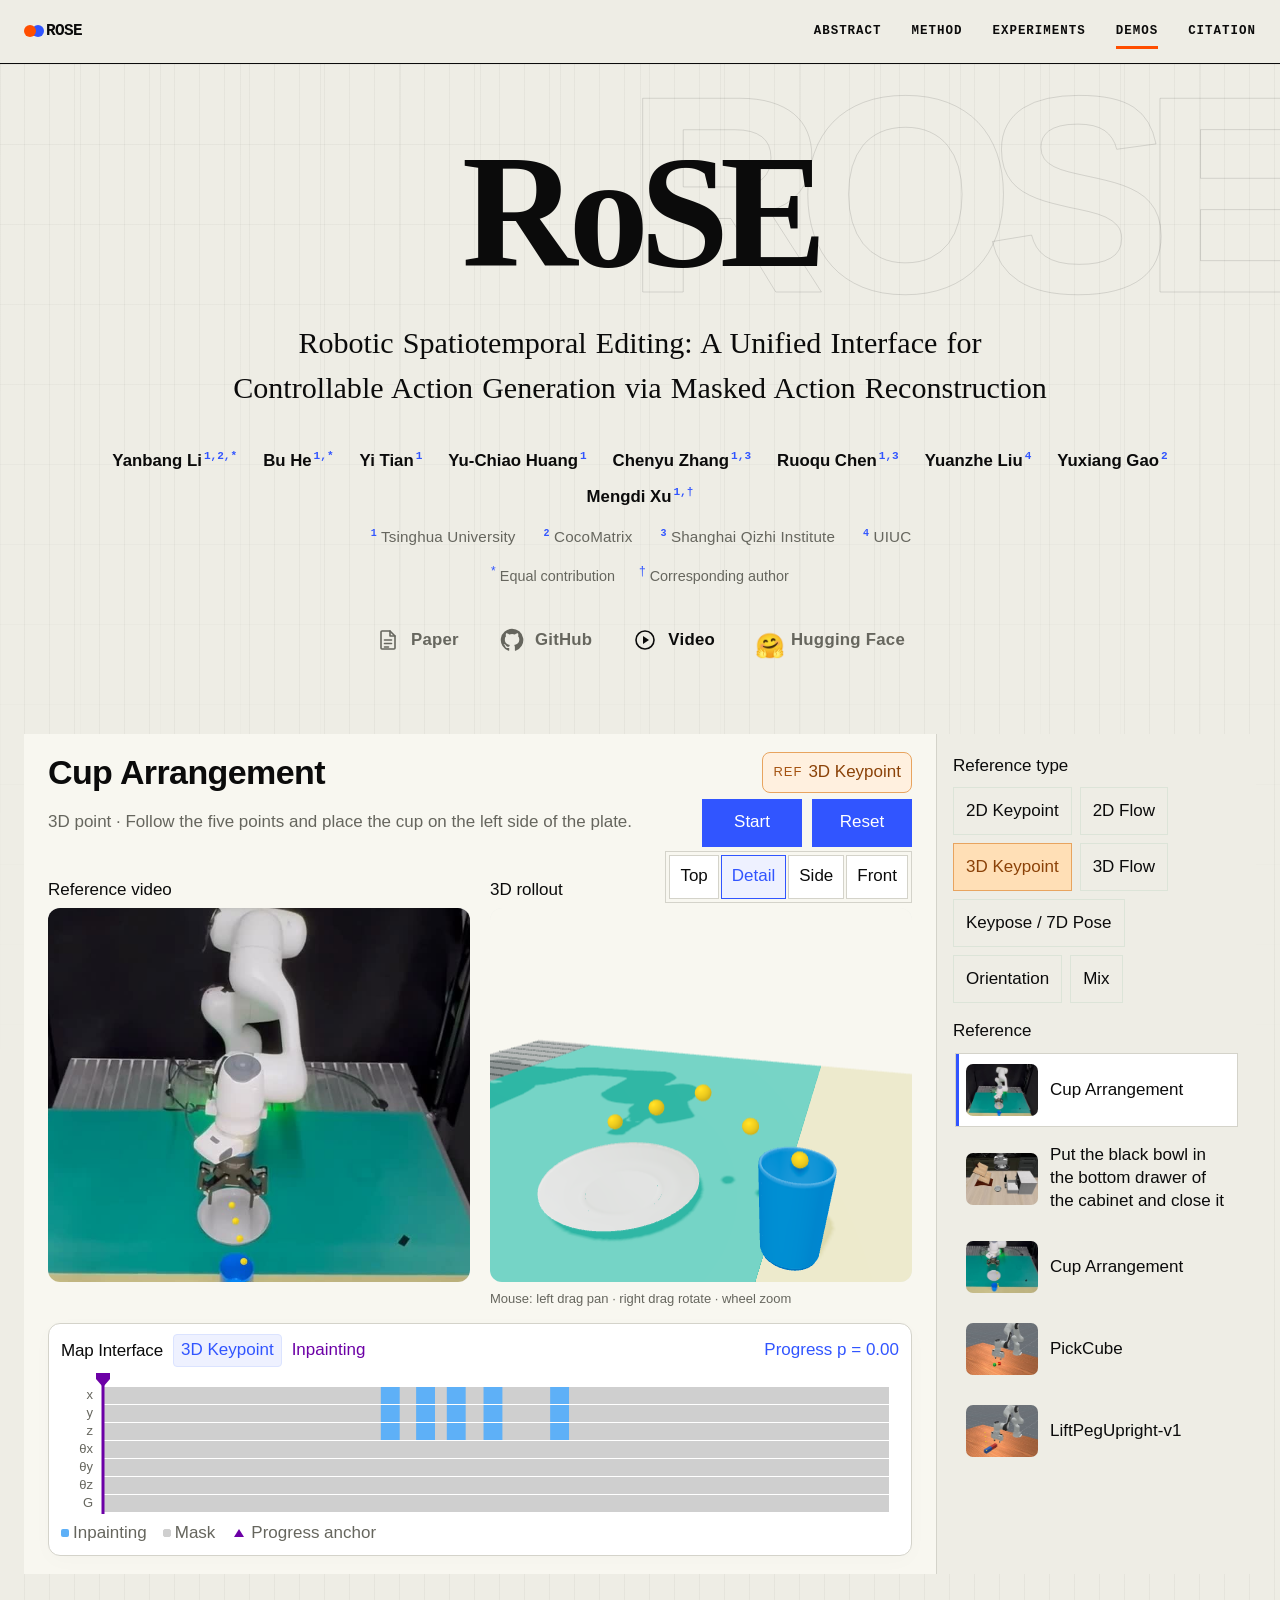
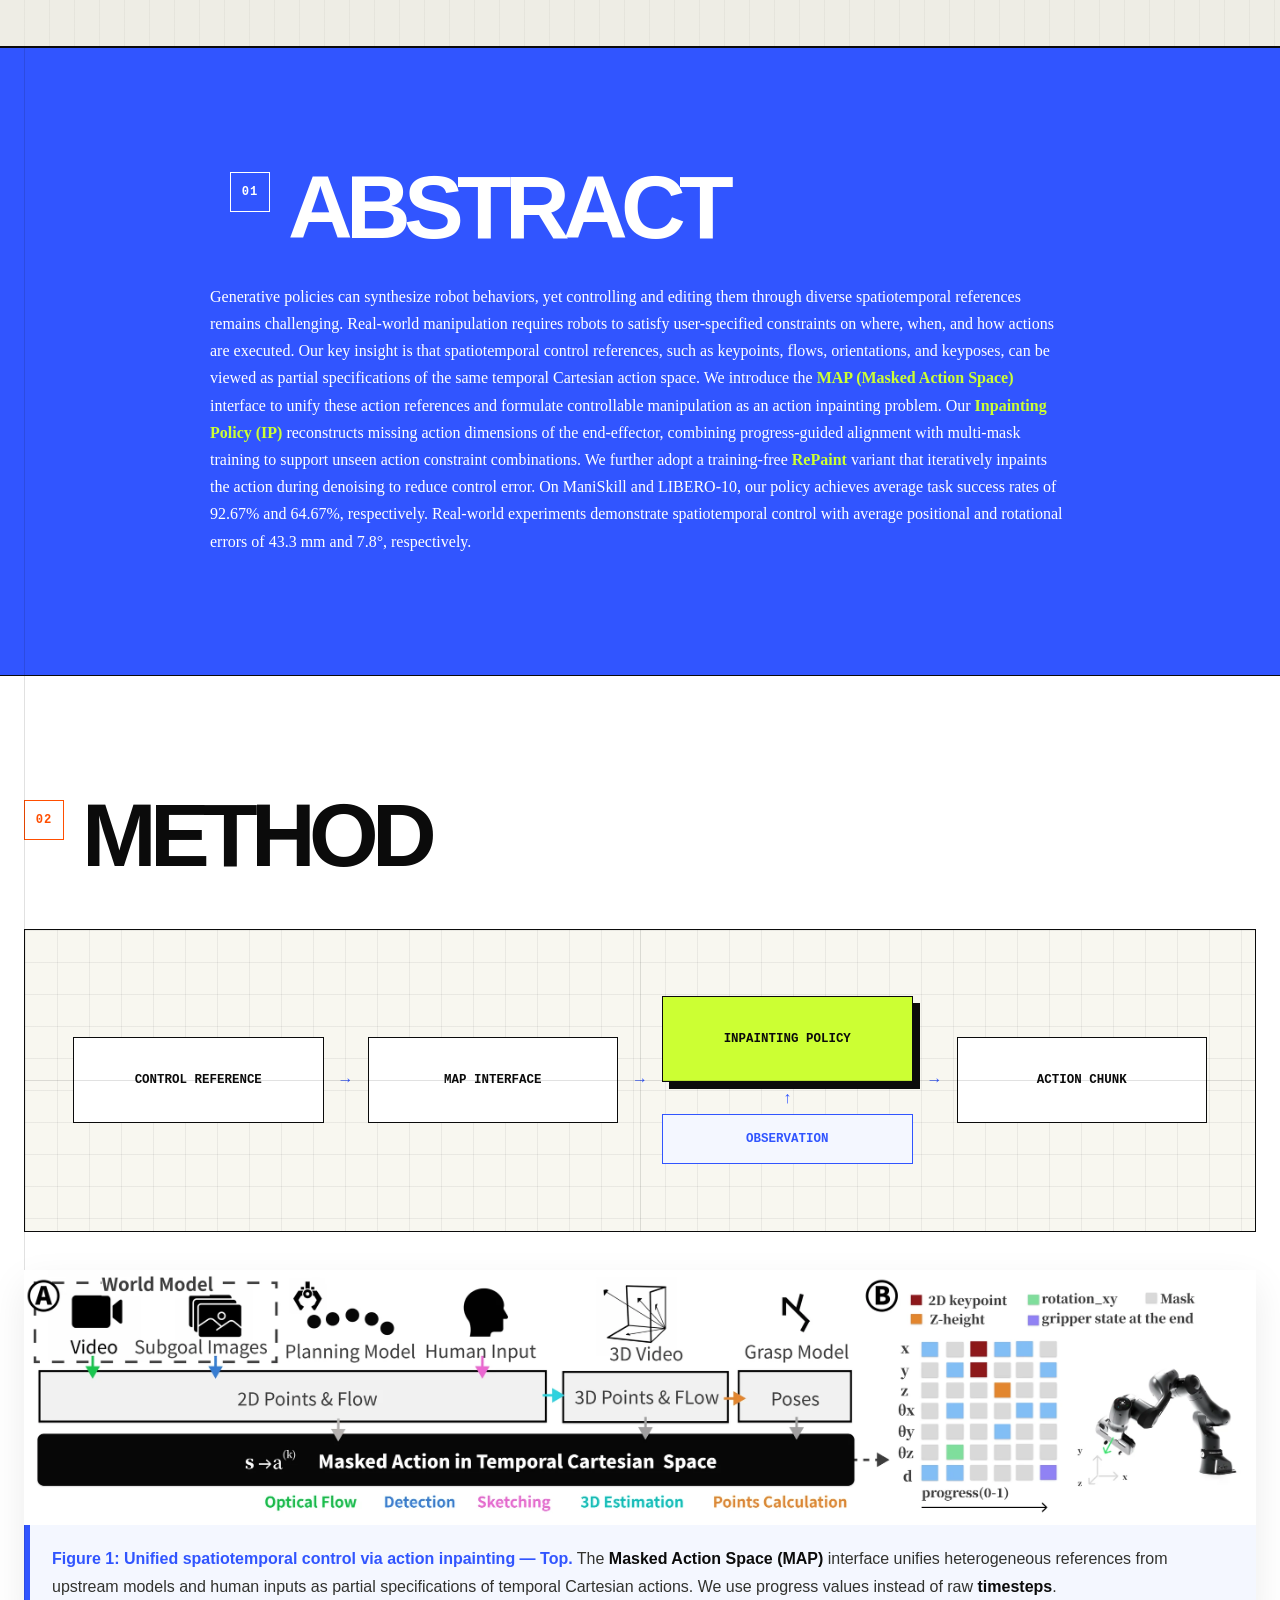
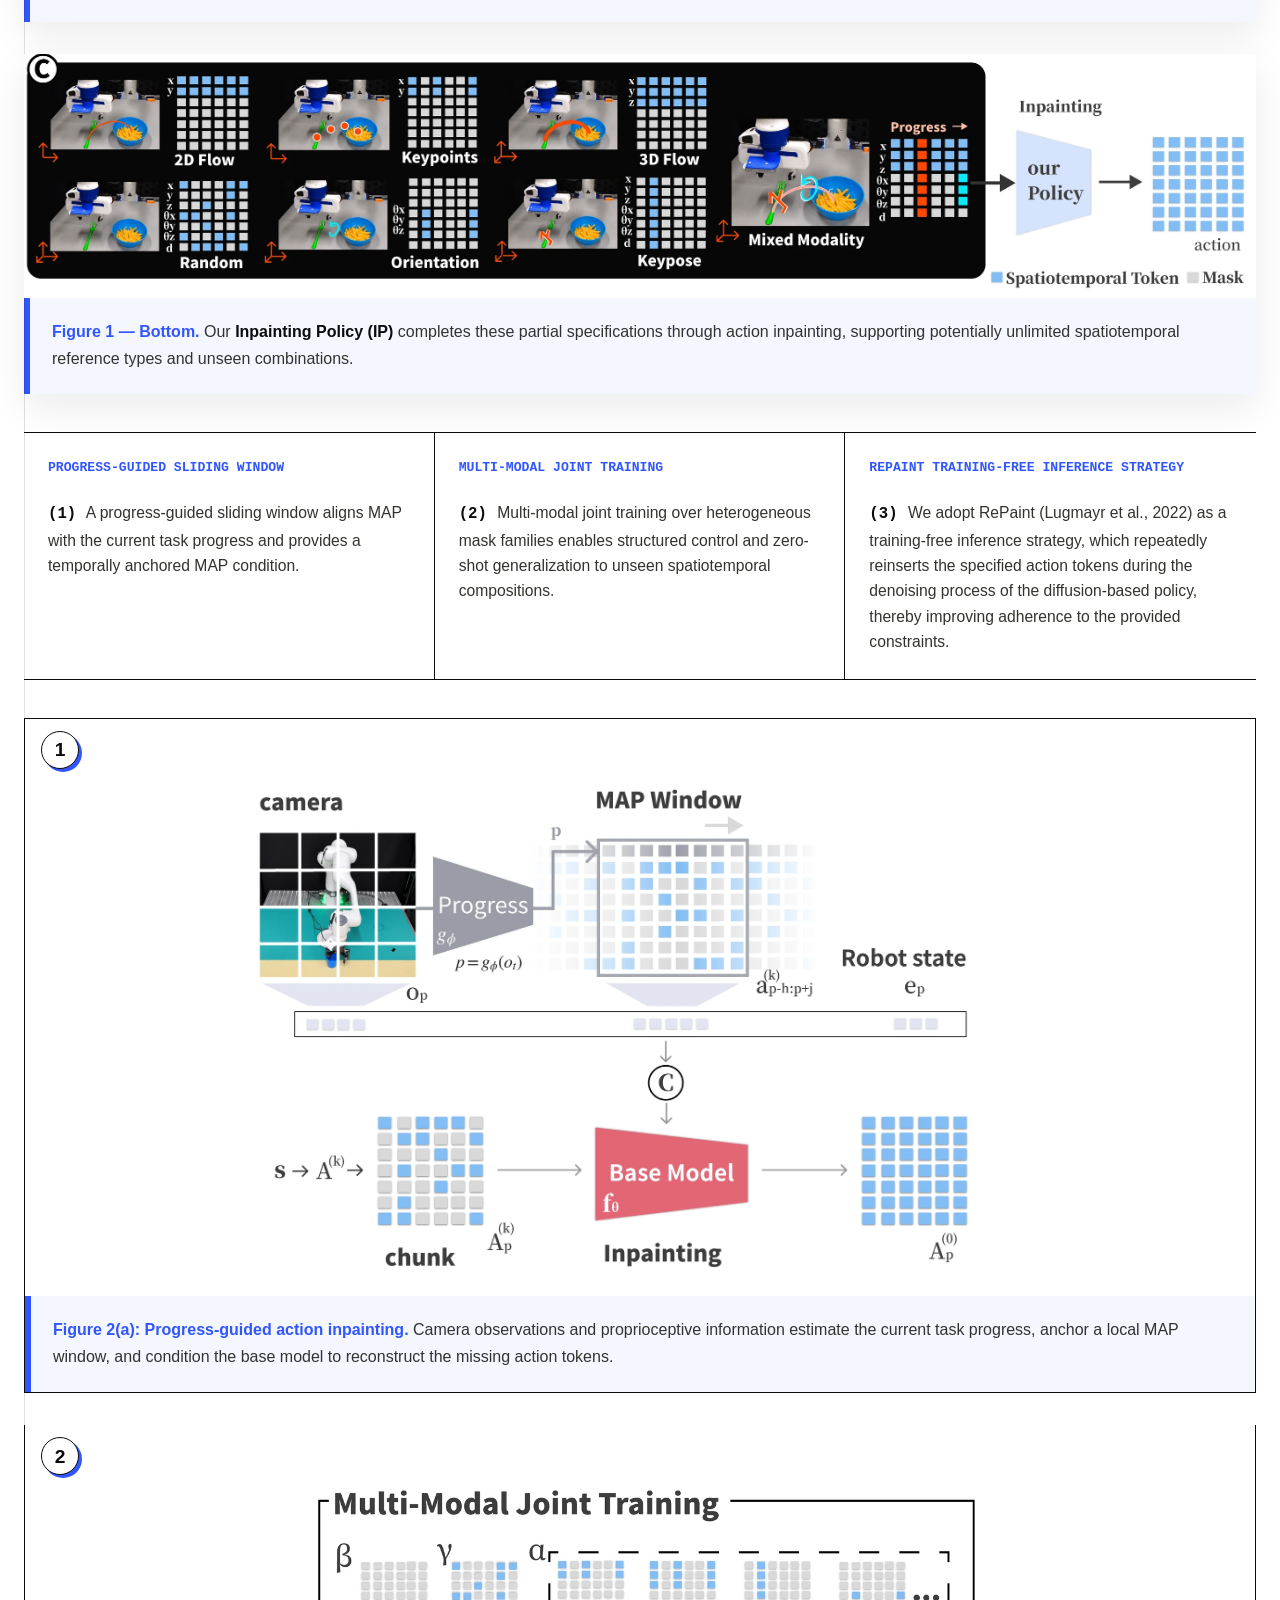
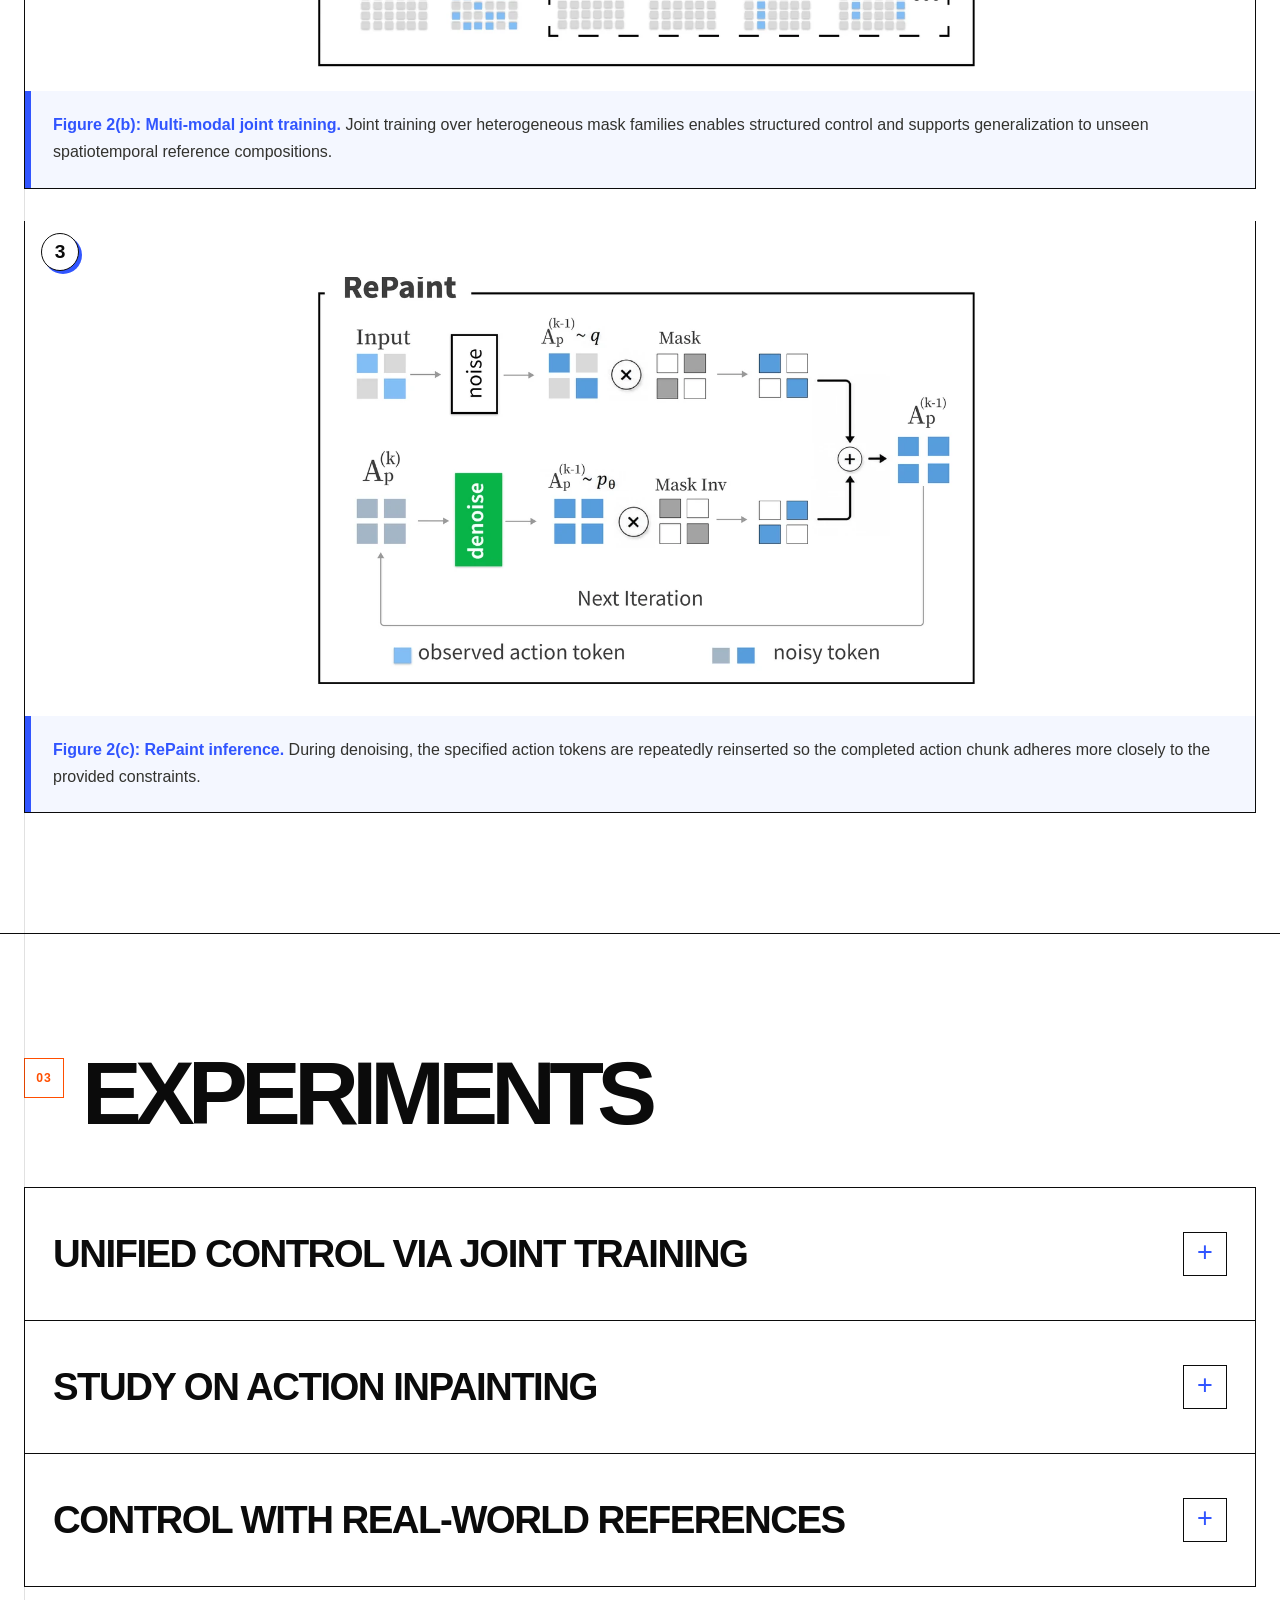
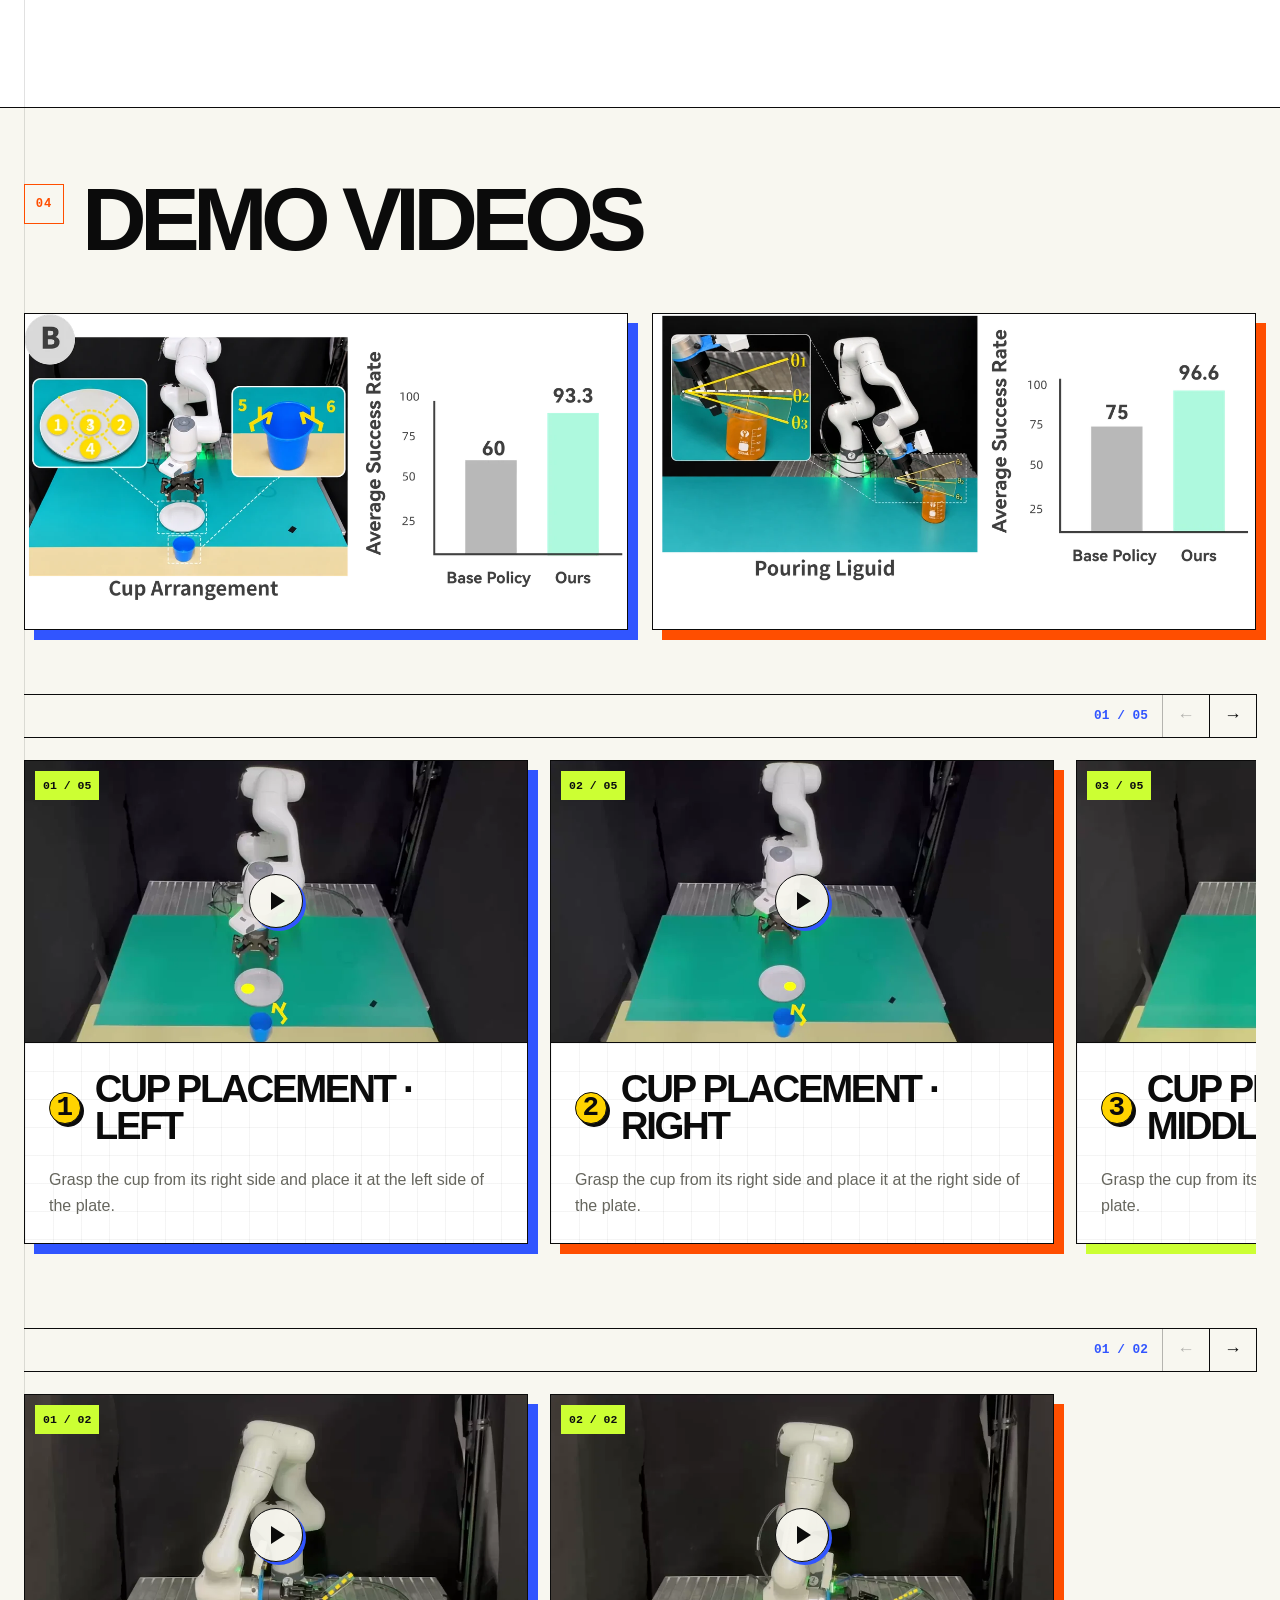
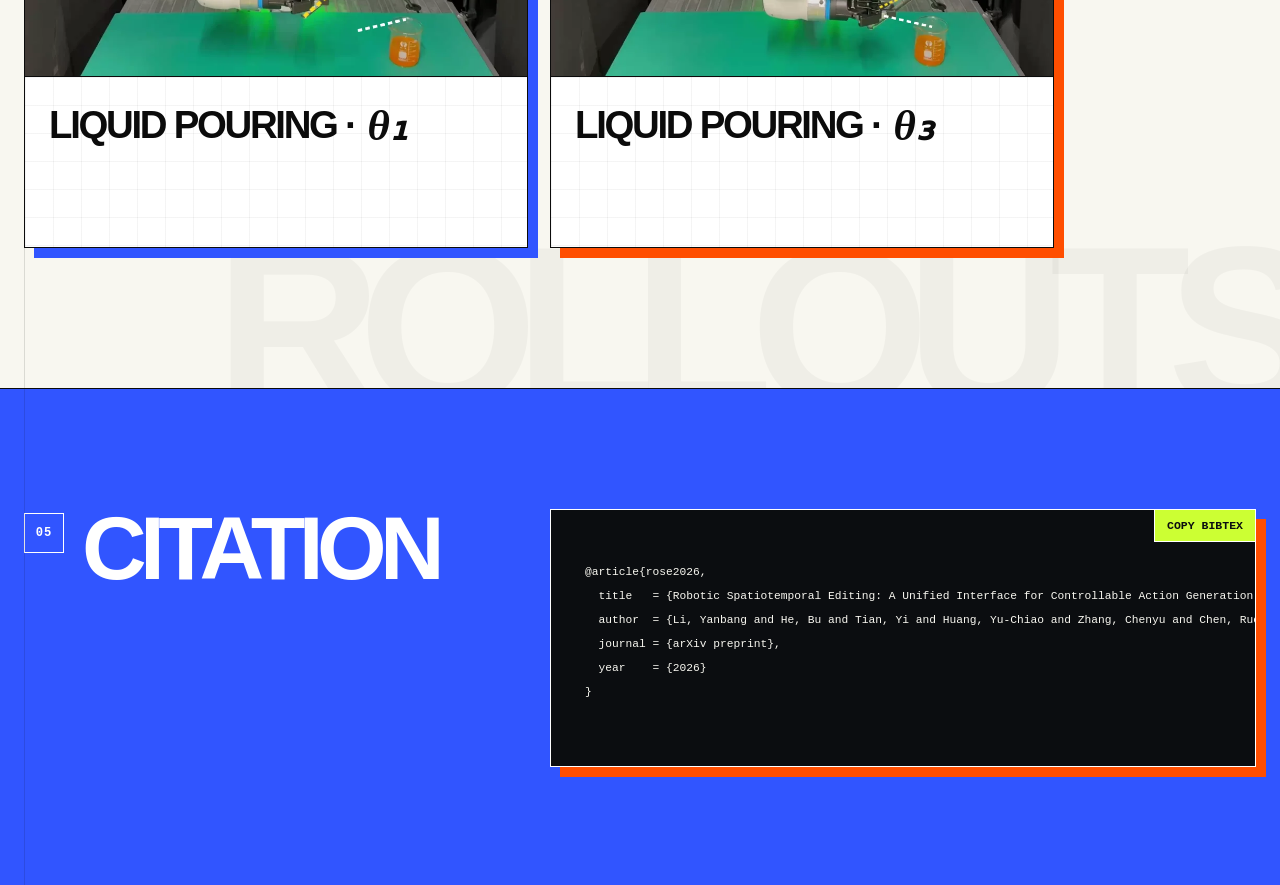
==== index.html @ 12066543 "Add first-frame posters for demo videos" ====
<!doctype html>
<html lang="en">
  <head>
    <meta charset="UTF-8">
    <meta name="viewport" content="width=device-width, initial-scale=1.0">
    <meta name="description" content="Robotic Spatiotemporal Editing: A Unified Interface for Controllable Action Generation via Masked Action Reconstruction.">
    <meta name="author" content="Yanbang Li, Bu He, Yi Tian, Yu-Chiao Huang, Chenyu Zhang, Ruoqu Chen, Yuanzhe Liu, Yuxiang Gao, Mengdi Xu">
    <meta name="theme-color" content="#eeede5">
    <title>Robotic Spatiotemporal Editing: A Unified Interface for Controllable Action Generation via Masked Action Reconstruction</title>
    <link rel="stylesheet" href="./css/style.css?v=20261015-demo-size">
    <script src="./js/main.js?v=20261015-demo-play" defer></script>
  </head>
  <body>
    <a class="skip-link" href="#main-content">Skip to content</a>

    <header class="site-header" data-header>
      <div class="shell header-inner">
        <a class="wordmark" href="#top" aria-label="RoSE home">
          <span class="wordmark-mark" aria-hidden="true"></span>
          <span>RoSE</span>
        </a>
        <button class="nav-toggle" type="button" aria-expanded="false" aria-controls="site-nav" data-nav-toggle>
          <span class="sr-only">Toggle navigation</span>
          <span></span><span></span>
        </button>
        <nav class="site-nav" id="site-nav" aria-label="Primary navigation" data-nav>
          <a href="#abstract">Abstract</a>
          <a href="#method">Method</a>
          <a href="#experiments">Experiments</a>
          <a href="#demos">Demos</a>
          <a href="#citation">Citation</a>
        </nav>
      </div>
    </header>

    <main id="main-content">
      <section class="hero" id="top" aria-labelledby="project-title">
        <div class="hero-grid" aria-hidden="true"></div>
        <div class="shell hero-inner">
          <h1 id="project-title">RoSE</h1>
          <p class="hero-subtitle">
            <span class="hero-subtitle-line">Robotic Spatiotemporal Editing: A Unified Interface for</span>
            <span class="hero-subtitle-line">Controllable Action Generation via Masked Action Reconstruction</span>
          </p>

          <!-- Author order, affiliations, and contribution notes follow the supplied manuscript. -->
          <p class="authors">
            <a class="author" href="https://yanbangli.github.io/" target="_blank" rel="noopener noreferrer">Yanbang Li<sup>1,2,*</sup></a>
            <span class="author">Bu He<sup>1,*</sup></span>
            <span class="author">Yi Tian<sup>1</sup></span>
            <span class="author">Yu-Chiao Huang<sup>1</sup></span>
            <a class="author" href="https://chenyuzhangx.github.io" target="_blank" rel="noopener noreferrer">Chenyu Zhang<sup>1,3</sup></a>
            <a class="author" href="http://ruoqu.cc" target="_blank" rel="noopener noreferrer">Ruoqu Chen<sup>1,3</sup></a>
            <a class="author" href="https://yuanzhel0903.github.io/liuyuanzhe.github.io/" target="_blank" rel="noopener noreferrer">Yuanzhe Liu<sup>4</sup></a>
            <span class="author">Yuxiang Gao<sup>2</sup></span>
            <a class="author" href="https://www.mengdixu.me" target="_blank" rel="noopener noreferrer">Mengdi Xu<sup>1,†</sup></a>
          </p>
          <p class="affiliations">
            <span><sup>1</sup> Tsinghua University</span>
            <span><sup>2</sup> CocoMatrix</span>
            <span><sup>3</sup> Shanghai Qizhi Institute</span>
            <span><sup>4</sup> UIUC</span>
          </p>
          <p class="author-notes">
            <span><sup>*</sup> Equal contribution</span>
            <span><sup>†</sup> Corresponding author</span>
          </p>

          <div class="hero-actions" aria-label="Project resources">
            <!-- TODO: Add paper PDF to paper/ and update this link -->
            <a class="action-button is-disabled" aria-disabled="true" data-unavailable>
              <span class="action-icon paper-icon" aria-hidden="true">
                <svg viewBox="0 0 24 24" fill="none" stroke="currentColor" stroke-width="1.6" stroke-linecap="round" stroke-linejoin="round" focusable="false"><path d="M14 3H6a1 1 0 0 0-1 1v16a1 1 0 0 0 1 1h12a1 1 0 0 0 1-1V8z"/><path d="M14 3v5h5M8.5 12h7M8.5 15.5h7M8.5 19h4"/></svg>
              </span>
              <span class="action-copy"><strong>Paper</strong></span>
            </a>
            <!-- TODO: Add public code URL -->
            <a class="action-button is-disabled" aria-disabled="true" data-unavailable>
              <span class="action-icon github-icon" aria-hidden="true">
                <svg viewBox="0 0 24 24" focusable="false"><path fill="currentColor" d="M12 .7a11.3 11.3 0 0 0-3.57 22c.57.1.77-.25.77-.55v-2.18c-3.15.69-3.81-1.34-3.81-1.34-.51-1.31-1.26-1.66-1.26-1.66-1.03-.7.08-.69.08-.69 1.14.08 1.74 1.17 1.74 1.17 1.01 1.74 2.66 1.24 3.31.95.1-.74.4-1.24.72-1.52-2.51-.29-5.15-1.26-5.15-5.59 0-1.23.44-2.24 1.17-3.03-.12-.29-.51-1.44.11-2.99 0 0 .95-.31 3.11 1.16a10.8 10.8 0 0 1 5.67 0C17.05 4.97 18 5.28 18 5.28c.62 1.55.23 2.7.11 2.99.73.79 1.17 1.8 1.17 3.03 0 4.34-2.64 5.3-5.16 5.58.41.35.77 1.04.77 2.1v3.17c0 .3.2.66.78.55A11.3 11.3 0 0 0 12 .7Z"/></svg>
              </span>
              <span class="action-copy"><strong>GitHub</strong></span>
            </a>
            <a class="action-button" href="#demos">
              <span class="action-icon" aria-hidden="true">
                <svg viewBox="0 0 24 24" fill="none" stroke="currentColor" stroke-width="1.6" focusable="false"><circle cx="12" cy="12" r="9"/><path d="m10 8 6 4-6 4z" fill="currentColor" stroke="none"/></svg>
              </span>
              <span class="action-copy"><strong>Video</strong></span>
            </a>
            <!-- TODO: Add dataset URL or relative download path -->
            <a class="action-button is-disabled" aria-disabled="true" data-unavailable>
              <span class="action-icon huggingface-icon" aria-hidden="true">🤗</span>
              <span class="action-copy"><strong>Hugging Face</strong></span>
            </a>
          </div>

          <div class="interactive-demo hero-interactive-demo" role="region" aria-label="Interactive robot demonstration">
            <div class="interactive-demo-frame">
              <iframe src="./mam-demo.html?v=20261015-purple-heading" title="Interactive MAM reference-conditioned robot rollout demo" loading="lazy" allow="fullscreen" allowfullscreen></iframe>
            </div>
          </div>
        </div>
      </section>

      <section class="section section-abstract" id="abstract" aria-labelledby="abstract-title">
        <div class="shell narrow-shell">
          <div class="section-heading centered">
            <span class="section-number">01</span>
            <h2 id="abstract-title">Abstract</h2>
          </div>
          <!-- TODO: Add abstract -->
          <p class="abstract-copy">Generative policies can synthesize robot behaviors, yet controlling and editing them through diverse spatiotemporal references remains challenging. Real-world manipulation requires robots to satisfy user-specified constraints on where, when, and how actions are executed. Our key insight is that spatiotemporal control references, such as keypoints, flows, orientations, and keyposes, can be viewed as partial specifications of the same temporal Cartesian action space. We introduce the <strong>MAP (Masked Action Space)</strong> interface to unify these action references and formulate controllable manipulation as an action inpainting problem. Our <strong>Inpainting Policy (IP)</strong> reconstructs missing action dimensions of the end-effector, combining progress-guided alignment with multi-mask training to support unseen action constraint combinations. We further adopt a training-free <strong>RePaint</strong> variant that iteratively inpaints the action during denoising to reduce control error. On ManiSkill and LIBERO-10, our policy achieves average task success rates of 92.67% and 64.67%, respectively. Real-world experiments demonstrate spatiotemporal control with average positional and rotational errors of 43.3 mm and 7.8°, respectively.</p>
        </div>
      </section>

      <section class="section section-tinted" id="method" aria-labelledby="method-title">
        <div class="shell">
          <div class="section-heading">
            <span class="section-number">02</span>
            <h2 id="method-title">Method</h2>
          </div>
          <!-- TODO: Add method figure -->
          <div class="media-placeholder method-placeholder">
            <div class="method-flow" aria-hidden="true">
              <span>Control reference</span><i>→</i><span>MAP interface</span><i>→</i>
              <div class="policy-stack">
                <span class="accent-block">Inpainting policy</span>
                <i class="observation-arrow">↑</i>
                <span class="observation-block">Observation</span>
              </div>
              <i>→</i><span>Action chunk</span>
            </div>
          </div>
          <div class="overview-figures method-overview-figures">
            <figure class="overview-figure">
              <div class="overview-crop overview-crop-top">
                <img src="./assets/images/overview-system.webp" width="2800" height="1195" alt="RoSE system overview showing the world model, multimodal masked action representation, robot pose generation, and action inpainting pipeline" loading="lazy" decoding="async">
              </div>
              <figcaption><strong>Figure 1: Unified spatiotemporal control via action inpainting — Top.</strong> The <strong>Masked Action Space (MAP)</strong> interface unifies heterogeneous references from upstream models and human inputs as partial specifications of temporal Cartesian actions. We use progress values instead of raw <strong>timesteps</strong>.</figcaption>
            </figure>
            <figure class="overview-figure">
              <div class="overview-crop overview-crop-bottom">
                <img src="./assets/images/overview-system.webp" width="2800" height="1195" alt="RoSE action inpainting examples showing multiple control modalities and the policy output" loading="lazy" decoding="async">
              </div>
              <figcaption><strong>Figure 1 — Bottom.</strong> Our <strong>Inpainting Policy (IP)</strong> completes these partial specifications through action inpainting, supporting potentially unlimited spatiotemporal reference types and unseen combinations.</figcaption>
            </figure>
          </div>
          <div class="text-columns">
            <p><strong>PROGRESS-GUIDED SLIDING WINDOW</strong><b>(1)</b> A progress-guided sliding window aligns MAP with the current task progress and provides a temporally anchored MAP condition.</p>
            <p><strong>MULTI-MODAL JOINT TRAINING</strong><b>(2)</b> Multi-modal joint training over heterogeneous mask families enables structured control and zero-shot generalization to unseen spatiotemporal compositions.</p>
            <p><strong>REPAINT TRAINING-FREE INFERENCE STRATEGY</strong><b>(3)</b> We adopt RePaint (Lugmayr et al., 2022) as a training-free inference strategy, which repeatedly reinserts the specified action tokens during the denoising process of the diffusion-based policy, thereby improving adherence to the provided constraints.</p>
          </div>
          <div class="method-figure-sequence" aria-label="Figure 2: Inpainting Policy">
            <figure class="overview-figure method-figure-panel">
              <span class="method-figure-index" aria-hidden="true">1</span>
              <div class="method-figure-crop method-figure-crop-left">
                <img src="./assets/images/overview-training.webp" width="2800" height="1081" alt="Progress-guided MAP window and action-inpainting base model" loading="lazy" decoding="async">
              </div>
              <!-- Expanded from the paper's Method: progress alignment and Inpainting Policy. -->
              <figcaption>
                <p><strong>Figure 2(a): Progress-guided action inpainting.</strong> Camera observations and proprioceptive information estimate the current task progress, anchor a local MAP window, and condition the base model to reconstruct the missing action tokens.</p>
              </figcaption>
            </figure>
            <figure class="overview-figure method-figure-panel">
              <span class="method-figure-index" aria-hidden="true">2</span>
              <div class="method-figure-crop method-figure-crop-training">
                <img src="./assets/images/overview-training.webp" width="2800" height="1081" alt="Multi-modal joint training over heterogeneous masked action references" loading="lazy" decoding="async">
              </div>
              <!-- Expanded from the paper's Method: multimodal joint training. -->
              <figcaption>
                <p><strong>Figure 2(b): Multi-modal joint training.</strong> Joint training over heterogeneous mask families enables structured control and supports generalization to unseen spatiotemporal reference compositions.</p>
              </figcaption>
            </figure>
            <figure class="overview-figure method-figure-panel">
              <span class="method-figure-index" aria-hidden="true">3</span>
              <div class="method-figure-crop method-figure-crop-repaint">
                <img src="./assets/images/overview-training.webp" width="2800" height="1081" alt="RePaint denoising strategy for action inpainting" loading="lazy" decoding="async">
              </div>
              <!-- Expanded from the paper's Method: inpainting via RePaint. -->
              <figcaption>
                <p><strong>Figure 2(c): RePaint inference.</strong> During denoising, the specified action tokens are repeatedly reinserted so the completed action chunk adheres more closely to the provided constraints.</p>
              </figcaption>
            </figure>
          </div>
        </div>
      </section>

      <section class="section" id="experiments" aria-labelledby="experiments-title">
        <div class="shell split-layout">
          <div class="section-heading sticky-heading">
            <span class="section-number">03</span>
            <h2 id="experiments-title">Experiments</h2>
          </div>
          <div class="experiment-list">
            <article class="experiment-card" data-experiment-card tabindex="0">
              <div class="experiment-summary">
                <h3>UNIFIED CONTROL VIA JOINT TRAINING</h3>
              </div>
              <div class="experiment-details">
                <div class="experiment-result-grid">
                  <section class="experiment-result-panel" aria-labelledby="joint-training-table-caption">
                    <div class="experiment-table-wrap">
                      <table class="benchmark-table" aria-label="Success rate and control error on LIBERO-10 and ManiSkill">
                        <thead>
                          <tr><th scope="col" rowspan="2">Method</th><th scope="colgroup" colspan="2">Multi-task<br>(LIBERO-10)</th><th scope="colgroup" colspan="5">Single-task<br>(ManiSkill)</th></tr>
                          <tr><th scope="col">Avg. SR<br>(%) ↑</th><th scope="col">CE(all) ↓</th><th scope="col">Lift Peg<br>SR (%) ↑</th><th scope="col">Pick Cube<br>SR (%) ↑</th><th scope="col">Poke Cube<br>SR (%) ↑</th><th scope="col">Avg. SR<br>(%) ↑</th><th scope="col">CE(all) ↓</th></tr>
                        </thead>
                        <tbody>
                          <tr><th scope="row">DP</th><td>60.00</td><td>—</td><td>86.33</td><td>69.33</td><td>69.67</td><td>75.11</td><td>—</td></tr>
                          <tr><th scope="row">DiT Policy</th><td>59.67</td><td>—</td><td>94.67</td><td>87.33</td><td><strong>93.00</strong></td><td>91.67</td><td>—</td></tr>
                          <tr><th scope="row">STC</th><td>50.67</td><td>0.060</td><td>72.67</td><td>65.67</td><td>91.67</td><td>76.67</td><td>0.041</td></tr>
                          <tr><th scope="row">IP</th><td><strong>64.67</strong></td><td>0.045</td><td><strong>100.00</strong></td><td><strong>90.33</strong></td><td>87.67</td><td><strong>92.67</strong></td><td>0.023</td></tr>
                          <tr><th scope="row">IP-RePaint</th><td>51.33</td><td><strong>0.026</strong></td><td>95.80</td><td>82.13</td><td>62.20</td><td>80.04</td><td><strong>0.014</strong></td></tr>
                        </tbody>
                      </table>
                    </div>
                    <div class="experiment-caption">
                      <p id="joint-training-table-caption"><strong>Table 1: Unified control via joint training.</strong> Each policy checkpoint is evaluated across reference types using the average top-three picks of success rate and control error (CE). ManiSkill uses a separate policy for each task, whereas <strong>LIBERO-10</strong> uses a shared multitask policy.</p>
                    </div>
                    <div class="experiment-notes">
                      <p><strong>Joint-Training Performance.</strong> <strong>Table 1</strong> shows that STC performs worse than its corresponding base policies, indicating that directly conditioning action generation on control signals can interfere with task SR. In contrast, Inpainting Policy improves task completion while achieving lower control error, performing well in both multi-task and single-task settings and achieving the highest average success rates of <strong>64.67%</strong> and <strong>92.67%</strong>, respectively. The training-free RePaint variant further reduces CE with relative reductions of <strong>42.2%</strong> and <strong>39.1%</strong>, respectively, demonstrating a trade-off between control accuracy and task completion.</p>
                    </div>
                  </section>
                  <section class="experiment-result-panel" aria-labelledby="joint-training-figure-caption">
                    <div class="experiment-figure-viewport figure-crop">
                      <img src="./assets/images/experiment-benchmarks.webp" width="1710" height="1158" alt="Bar chart comparing success rates by reference type and line chart showing control error over training" loading="lazy" decoding="async">
                    </div>
                    <div class="experiment-caption">
                      <p id="joint-training-figure-caption"><strong>Figure 5: Mask-type breakdown in joint training.</strong> Left: We compare success rates across reference types, including the unseen mixed mask Mix0, to evaluate controllability and compositional generalization. Right: Control error decreases as training progresses.</p>
                    </div>
                    <div class="experiment-notes">
                      <p><strong>Mask-Type Breakdown and Training Dynamics.</strong> <strong>Figure 5</strong> shows that Inpainting Policy provides the strongest average control performance across all control types, especially on the unseen Mix0 mask (<strong>80.56%</strong>). STC performs strongly on dense 2D/3D flow (<strong>80.00%</strong>), but degrades sharply under sparse constraints. The right plot shows that Inpainting Policy progressively improves its control capability during training, with CE decreasing from approximately <strong>0.049</strong> to <strong>0.022</strong>. In contrast, RePaint maintains the lowest CE, around <strong>0.014–0.015</strong>, across all checkpoints. Notably, since the Mix0 composition is absent from the training set, its high success rate indicates that the policy can <strong>compose learned mask patterns</strong> without additional finetuning.</p>
                    </div>
                  </section>
                </div>
              </div>
            </article>
            <article class="experiment-card" data-experiment-card tabindex="0">
              <div class="experiment-summary">
                <h3>STUDY ON ACTION INPAINTING</h3>
              </div>
              <div class="experiment-details experiment-details-panel">
                <div class="experiment-image-wrap">
                  <img src="./assets/images/experiment-ablation.webp" width="2172" height="724" alt="Plots studying mask ratio and performance under the same number of spatiotemporal tokens" loading="lazy" decoding="async">
                </div>
                <div class="experiment-copy-fold" tabindex="0">
                  <div class="experiment-fold-hint"><span>Research notes</span><span>Hover to read ↓</span></div>
                  <div class="experiment-copy-content">
                    <div class="experiment-caption">
                      <p><strong>Figure 4: Effect of spatiotemporal information quantity and structure.</strong> (a) We vary the visible ratio to examine how the number of references affects task success. (b) We compare mask types with approximately equal numbers of spatiotemporal tokens, alongside a base policy (a DiT policy), to assess how constraint structure influences the performance of Inpainting Policy. Here, <em>r</em> denotes the visible ratio, i.e., the proportion of action information that is not masked in MAP.</p>
                    </div>
                    <div class="experiment-notes-grid">
                      <div class="experiment-notes">
                        <p><strong>Mask Ratio and Mask-Type Analysis.</strong> <strong>Figure 4(a)</strong> shows that increasing the visible-action ratio generally improves task success, indicating that additional known action components provide stronger guidance for reconstructing executable behaviors. For the structured 3D-point mask, success increases from <strong>57.0%</strong> at a ratio of <strong>0.02</strong> to <strong>91.7%</strong> at <strong>0.50</strong>. Although the random mask also improves with more visible actions, its performance is less stable and reaches only <strong>71.7%</strong> at the highest ratio. This gap suggests that structured control signals convey more task-relevant information than randomly selected action components. <strong>Figure 4(b)</strong> compares different mask types under approximately the same number of visible spatiotemporal tokens. Across all mask types, IP outperforms the unconditioned DiT policy. Positional and full-pose constraints provide the strongest guidance, whereas orientation-only constraints are less informative for task completion. The random-mask result further shows that semantically structured action references are more effective than an equivalent number of arbitrary visible tokens.</p>
                      </div>
                    </div>
                  </div>
                </div>
              </div>
            </article>
            <article class="experiment-card" data-experiment-card tabindex="0">
              <div class="experiment-summary">
                <h3>CONTROL WITH REAL-WORLD REFERENCES</h3>
              </div>
              <div class="experiment-details experiment-details-panel">
                <div class="experiment-real-world-split" aria-label="Real-world reference experiment panel A">
                  <figure class="experiment-real-world-panel">
                    <div class="experiment-real-world-crop experiment-real-world-crop-a">
                      <img src="./assets/images/experiment-real-world.webp" width="2800" height="1328" alt="Panel A: cup arrangement and liquid-pouring rollouts with progress-aligned control references" loading="lazy" decoding="async">
                    </div>
                  </figure>
                </div>
                <div class="experiment-copy-fold" tabindex="0">
                  <div class="experiment-fold-hint"><span>Research notes</span><span>Hover to read ↓</span></div>
                  <div class="experiment-copy-content">
                    <div class="experiment-caption">
                      <p><strong>Figure 6: Real-world spatiotemporal editing.</strong> Here, <em>p<sub>r</sub></em> denotes the progress associated with a user-provided reference, whereas <em>p</em> denotes the robot’s current execution progress. The rollouts and corresponding MAP masks illustrate how these references guide execution.</p>
                    </div>
                    <div class="experiment-notes-grid">
                      <div class="experiment-notes">
                        <p><strong>Result.</strong> As shown in <strong>Figure 6</strong>, with three or more reference points, the policy achieves success rates above <strong>93%</strong>, while the cup-to-reference-point distance ranges from <strong>18.2</strong> to <strong>63.7 mm</strong>, with an average of <strong>43.3 mm</strong>. In the liquid-pouring task, the tube-tilt error remains below <strong>8°</strong>, with a mean of <strong>7.8°</strong>. These results show that providing explicit control constraints substantially improves task completion and reference adherence: denser references produce smoother motion and smaller deviations from the target. In contrast, when only a single reference is provided at the final progress point, the task completion rate falls below <strong>30%</strong>, revealing a limitation of sparse late-stage supervision and an important direction for improving the subsequent editing system. Supplementary <strong>Section 2.6</strong> provides additional recorded SR and normalized CE results (<strong>Tables 3–5</strong>), plus deployment tips.</p>
                      </div>
                    </div>
                  </div>
                </div>
              </div>
            </article>
          </div>
        </div>
      </section>

      <section class="section" id="demos" aria-labelledby="demos-title">
        <div class="shell">
          <div class="section-heading">
            <span class="section-number">04</span>
            <h2 id="demos-title">Demo Videos</h2>
          </div>
          <div class="demo-evidence-grid" aria-label="Real-world experiment results">
            <figure class="demo-evidence-figure" aria-label="Cup arrangement experiment and success-rate comparison">
              <div class="demo-evidence-crop demo-evidence-crop-cup">
                <img src="./assets/images/demo-real-world-evaluation.webp" width="2800" height="1328" alt="Cup arrangement experiment with control references and success-rate comparison between the base policy and RoSE" loading="lazy" decoding="async">
              </div>
            </figure>
            <figure class="demo-evidence-figure" aria-label="Liquid-pouring experiment and success-rate comparison">
              <div class="demo-evidence-crop demo-evidence-crop-water">
                <img src="./assets/images/demo-real-world-evaluation.webp" width="2800" height="1328" alt="Liquid-pouring experiment with angular control references and success-rate comparison between the base policy and RoSE" loading="lazy" decoding="async">
              </div>
            </figure>
          </div>
          <div class="demo-group" data-demo-group>
          <div class="demo-toolbar">
            <div class="demo-toolbar-actions">
              <span class="demo-status" data-demo-status aria-live="polite">01 / 05</span>
              <div class="demo-controls" aria-label="Cup demo video navigation">
                <button type="button" data-demo-previous aria-label="Show previous cup demo">←</button>
                <button type="button" data-demo-next aria-label="Show next cup demo">→</button>
              </div>
            </div>
          </div>
          <div class="demo-rail" data-demo-rail>
            <article class="demo-card">
              <div class="demo-media"><span>01 / 05</span><video controls muted playsinline preload="metadata" poster="./assets/images/demo-poster-cup-left.webp"><source src="./assets/videos/cup-left-pure.mp4?v=20261014" type="video/mp4">Your browser does not support MP4 video.</video></div>
              <div class="demo-copy">
                <h3><span class="demo-title-icon">1</span><span>Cup placement · left</span></h3>
                <p>Grasp the cup from its right side and place it at the left side of the plate.</p>
              </div>
            </article>
            <article class="demo-card">
              <div class="demo-media"><span>02 / 05</span><video controls muted playsinline preload="metadata" poster="./assets/images/demo-poster-cup-right.webp"><source src="./assets/videos/cup-right-pure.mp4?v=20261014" type="video/mp4">Your browser does not support MP4 video.</video></div>
              <div class="demo-copy">
                <h3><span class="demo-title-icon">2</span><span>Cup placement · right</span></h3>
                <p>Grasp the cup from its right side and place it at the right side of the plate.</p>
              </div>
            </article>
            <article class="demo-card">
              <div class="demo-media"><span>03 / 05</span><video controls muted playsinline preload="metadata" poster="./assets/images/demo-poster-cup-middle.webp"><source src="./assets/videos/cup-middle-pure.mp4?v=20261014" type="video/mp4">Your browser does not support MP4 video.</video></div>
              <div class="demo-copy">
                <h3><span class="demo-title-icon">3</span><span>Cup placement · middle</span></h3>
                <p>Grasp the cup from its right side and place it at the middle of the plate.</p>
              </div>
            </article>
            <article class="demo-card">
              <div class="demo-media"><span>04 / 05</span><video controls muted playsinline preload="metadata" poster="./assets/images/demo-poster-cup-front.webp"><source src="./assets/videos/cup-front-pure.mp4?v=20261014" type="video/mp4">Your browser does not support MP4 video.</video></div>
              <div class="demo-copy">
                <h3><span class="demo-title-icon">4</span><span>Cup placement · front</span></h3>
                <p>Grasp the cup from its right side and place it at the front of the plate.</p>
              </div>
            </article>
            <article class="demo-card">
              <div class="demo-media"><span>05 / 05</span><video controls muted playsinline preload="metadata" poster="./assets/images/demo-poster-cup-gripper-left.webp"><source src="./assets/videos/cup-gripper-left-pure.mp4?v=20261014" type="video/mp4">Your browser does not support MP4 video.</video></div>
              <div class="demo-copy">
                <h3><span class="demo-title-icon">5</span><span>Cup placement · gripper left</span></h3>
                <p>Grasp the cup from its left side and place it at the middle of the plate.</p>
              </div>
            </article>
          </div>
          </div>
          <div class="demo-group" data-demo-group>
          <div class="demo-toolbar">
            <div class="demo-toolbar-actions">
              <span class="demo-status" data-demo-status aria-live="polite">01 / 02</span>
              <div class="demo-controls" aria-label="Water demo video navigation">
                <button type="button" data-demo-previous aria-label="Show previous water demo">←</button>
                <button type="button" data-demo-next aria-label="Show next water demo">→</button>
              </div>
            </div>
          </div>
          <div class="demo-rail" data-demo-rail>
            <article class="demo-card">
              <div class="demo-media"><span>01 / 02</span><video controls muted playsinline preload="metadata" poster="./assets/images/demo-poster-water-theta-1.webp"><source src="./assets/videos/water-theta-1-pure.mp4?v=20261014" type="video/mp4">Your browser does not support MP4 video.</video></div>
              <div class="demo-copy">
                <h3>Liquid pouring · <span class="theta-symbol">θ₁</span></h3>
              </div>
            </article>
            <article class="demo-card">
              <div class="demo-media"><span>02 / 02</span><video controls muted playsinline preload="metadata" poster="./assets/images/demo-poster-water-theta-3.webp"><source src="./assets/videos/water-theta-3-pure.mp4?v=20261014" type="video/mp4">Your browser does not support MP4 video.</video></div>
              <div class="demo-copy">
                <h3>Liquid pouring · <span class="theta-symbol">θ₃</span></h3>
              </div>
            </article>
          </div>
          </div>
        </div>
      </section>

      <section class="section section-tinted" id="citation" aria-labelledby="citation-title">
        <div class="shell citation-layout">
          <div class="section-heading">
            <span class="section-number">05</span>
            <h2 id="citation-title">Citation</h2>
          </div>
          <div class="citation-block">
            <!-- TODO: Replace with the final BibTeX entry -->
            <button class="copy-button" type="button" data-copy-bibtex aria-label="Copy BibTeX citation">Copy BibTeX</button>
            <pre><code id="bibtex">@article{rose2026,
  title   = {Robotic Spatiotemporal Editing: A Unified Interface for Controllable Action Generation via Masked Action Reconstruction},
  author  = {Li, Yanbang and He, Bu and Tian, Yi and Huang, Yu-Chiao and Zhang, Chenyu and Chen, Ruoqu and Liu, Yuanzhe and Gao, Yuxiang and Xu, Mengdi},
  journal = {arXiv preprint},
  year    = {2026}
}</code></pre>
            <p class="copy-status" aria-live="polite" data-copy-status></p>
          </div>
        </div>
      </section>
    </main>

  </body>
</html>
---- css/style.css ----
:root {
  --paper: #eeede5;
  --paper-bright: #f8f7f0;
  --ink: #0b0b0b;
  --muted: #66665e;
  --line: #b8b7ad;
  --accent: #ff4e00;
  --accent-soft: #ffded0;
  --section-blue: #b9d9ec;
  --signal: #3155ff;
  --deep: #0b0d10;
  --mint: #ccff33;
  --shell: 1240px;
  --radius: 0;
  --shadow: none;
  --academic-font: "Palatino Linotype", "Book Antiqua", Palatino, Georgia, "Times New Roman", serif;
}

* { box-sizing: border-box; }
html { scroll-behavior: smooth; scroll-padding-top: 88px; }
body {
  margin: 0;
  background-color: var(--paper);
  background-image: linear-gradient(90deg, transparent calc(100% - 1px), rgba(11,11,11,.04) 0);
  background-size: calc((100vw - min(100vw - 48px, var(--shell))) / 2 + 1px) 100%;
  color: var(--ink);
  font-family: Inter, ui-sans-serif, -apple-system, BlinkMacSystemFont, "Segoe UI", sans-serif;
  font-size: 16px;
  line-height: 1.65;
  -webkit-font-smoothing: antialiased;
}
a { color: inherit; }
button, a { -webkit-tap-highlight-color: transparent; }
.shell { width: min(calc(100% - 48px), var(--shell)); margin-inline: auto; }
.narrow-shell { max-width: 860px; }
.sr-only { position: absolute; width: 1px; height: 1px; padding: 0; margin: -1px; overflow: hidden; clip: rect(0, 0, 0, 0); white-space: nowrap; border: 0; }
.skip-link { position: fixed; left: 16px; top: -100px; z-index: 100; padding: 10px 16px; background: var(--ink); color: white; text-decoration: none; }
.skip-link:focus { top: 12px; }

.site-header {
  position: fixed; inset: 0 0 auto; z-index: 30; height: 64px;
  border-bottom: 1px solid var(--ink); background: rgba(238,237,229,.94); backdrop-filter: blur(12px);
}
.site-header.is-scrolled { background: rgba(238,237,229,.98); }
.header-inner { height: 100%; display: flex; align-items: center; justify-content: space-between; }
.wordmark { display: inline-flex; align-items: center; gap: 10px; font-family: ui-monospace, monospace; font-weight: 800; letter-spacing: -.04em; text-decoration: none; font-size: 1rem; text-transform: uppercase; }
.wordmark-mark { width: 12px; height: 12px; border: 0; border-radius: 50%; background: var(--accent); box-shadow: 8px 0 0 var(--signal); transform: none; }
.site-nav { display: flex; align-items: center; gap: 30px; }
.site-nav a { position: relative; color: var(--ink); font-family: ui-monospace, monospace; font-size: .78rem; font-weight: 700; letter-spacing: .08em; text-decoration: none; text-transform: uppercase; }
.site-nav a::after { content: ""; position: absolute; left: 0; right: 100%; bottom: -7px; height: 3px; background: var(--accent); transition: right .2s ease; }
.site-nav a:hover::after, .site-nav a.is-active::after { right: 0; }
.nav-toggle { display: none; border: 0; background: transparent; padding: 8px; }

.hero { position: relative; min-height: 100vh; overflow: hidden; padding: 112px 0 72px; border-bottom: 1px solid var(--ink); }
.hero::before { content: "ROSE"; position: absolute; right: -18px; top: 82px; color: transparent; -webkit-text-stroke: 1px rgba(11,11,11,.12); font-size: clamp(8rem, 22vw, 22rem); font-weight: 900; letter-spacing: -.11em; line-height: .8; pointer-events: none; }
.hero-grid { position: absolute; inset: 64px 0 0; opacity: .55; background-image: linear-gradient(rgba(11,11,11,.07) 1px, transparent 1px), linear-gradient(90deg, rgba(11,11,11,.07) 1px, transparent 1px); background-size: 80px 80px; mask-image: linear-gradient(to bottom, black, transparent 68%); }
.hero-inner { position: relative; display: grid; grid-template-columns: minmax(0, 1fr); text-align: center; }
.eyebrow { grid-column: 1 / -1; display: flex; justify-content: space-between; padding: 9px 0; border-top: 1px solid var(--ink); border-bottom: 1px solid var(--ink); color: var(--ink); font-family: ui-monospace, monospace; font-size: .76rem; font-weight: 800; letter-spacing: .12em; text-transform: uppercase; }
.hero h1 { position: static; grid-column: 1; grid-row: auto; margin: 22px auto 30px; color: var(--ink); font-family: var(--academic-font); font-size: clamp(7rem, 13vw, 10rem); font-weight: 700; letter-spacing: -.055em; line-height: .98; text-align: center; writing-mode: initial; transform: none; }
.hero-subtitle { grid-column: 1; width: 100%; margin: 0 auto 36px; padding: 0; border: 0; font-family: var(--academic-font); font-size: clamp(1.65rem, 2.35vw, 2.4rem); font-weight: 500; line-height: 1.5; letter-spacing: 0; text-align: center; word-spacing: .055em; }
.hero-subtitle-line { display: block; white-space: nowrap; }
.authors { grid-column: 1; display: flex; flex-wrap: wrap; align-items: baseline; justify-content: center; gap: 8px 26px; width: min(1100px, 100%); margin: 0 auto 14px; text-align: center; }
.authors .author { color: var(--ink); font-size: 1.05rem; font-weight: 600; white-space: nowrap; }
.authors a { position: relative; color: var(--ink); font-size: 1.05rem; font-weight: 700; text-decoration: none; text-underline-offset: 5px; }
.authors a:hover { color: var(--signal); text-decoration: underline; }
.authors sup, .affiliations sup { margin-left: 2px; color: var(--signal); font-family: ui-monospace, monospace; font-size: .66em; font-weight: 900; }
.affiliations { grid-column: 1; display: flex; flex-wrap: wrap; justify-content: center; gap: 8px 26px; margin: 0; color: var(--muted); font-family: inherit; font-size: .95rem; letter-spacing: .01em; text-align: center; }
.affiliations > span { white-space: nowrap; }
.author-notes { display: flex; flex-wrap: wrap; justify-content: center; gap: 8px 24px; margin: 12px 0 0; color: var(--muted); font-size: .9rem; }
.author-notes sup { color: var(--signal); }
.hero-actions { grid-column: 1; display: flex; flex-wrap: wrap; align-items: center; justify-content: center; gap: 16px 36px; width: 100%; margin: 30px auto 36px; text-align: center; }
.action-button { display: inline-flex; align-items: center; justify-content: center; gap: 10px; min-height: 44px; padding: 6px 2px; border: 0; background: transparent; color: var(--ink); text-decoration: none; transition: color .15s ease; }
.action-button:not(.is-disabled):hover { color: var(--signal); }
.action-button:focus-visible { outline: 2px solid var(--signal); outline-offset: 6px; }
.action-button.is-disabled { color: #66665e; cursor: not-allowed; }
.action-icon { display: grid; flex: 0 0 auto; width: 26px; height: 28px; place-items: center; color: currentColor; background: transparent; }
.action-icon svg { display: block; width: 24px; height: 24px; }
.action-copy { min-width: 0; }
.action-copy strong { font-family: inherit; font-size: 1.05rem; font-weight: 600; letter-spacing: .015em; line-height: 1.3; }
.huggingface-icon { font-family: sans-serif; font-size: 1.5rem; }
.hero-visual { grid-column: 1 / -1; min-height: 0; margin: 36px 0 0; padding: 0; text-align: left; background: var(--paper-bright); border: 1px solid var(--ink); border-radius: 0; box-shadow: 12px 12px 0 var(--signal); }
.visual-label { display: flex; justify-content: space-between; margin: 0; padding: 9px 12px; border-bottom: 1px solid var(--ink); color: var(--ink); font-family: ui-monospace, monospace; font-size: .76rem; font-weight: 800; letter-spacing: .12em; text-transform: uppercase; }
.sequence-strip { display: grid; grid-template-columns: repeat(5, 1fr); }
.sequence-frame { position: relative; min-height: 168px; padding: 12px; border-right: 1px solid var(--ink); background: linear-gradient(145deg, transparent 49.5%, rgba(11,11,11,.16) 50%, transparent 50.5%); }
.sequence-frame:last-child { border-right: 0; }
.sequence-frame b { font-family: ui-monospace, monospace; font-size: .72rem; }
.sequence-frame small { position: absolute; bottom: 10px; left: 12px; font-family: ui-monospace, monospace; font-size: .7rem; text-transform: uppercase; }
.sequence-frame i { position: absolute; width: 48px; height: 48px; left: calc(50% - 24px); top: calc(50% - 24px); border: 1px solid var(--ink); border-radius: 50%; }
.sequence-frame i::after { content: ""; position: absolute; width: 55%; height: 1px; top: 50%; left: 23%; background: var(--ink); transform: rotate(-35deg); }
.masked-frame { color: white; background: var(--deep); }
.masked-frame i { border-style: dashed; border-color: var(--mint); }
.masked-frame i::after { background: var(--mint); }
.signal-frame { background: var(--accent); }
.reconstruction-track { display: flex; align-items: center; gap: 7px; padding: 12px; border-top: 1px solid var(--ink); font-family: ui-monospace, monospace; font-size: .7rem; text-transform: uppercase; }
.reconstruction-track span { margin-right: 7px; }
.reconstruction-track i { width: 12px; height: 12px; background: var(--ink); }
.reconstruction-track .masked-token { background: var(--mint); outline: 1px solid var(--ink); }
.reconstruction-track strong { margin-left: auto; color: var(--signal); font-weight: 900; }
.hero-visual > p { display: flex; justify-content: space-between; margin: 0; padding: 9px 12px; border-top: 1px solid var(--ink); color: var(--muted); font-family: ui-monospace, monospace; font-size: .72rem; text-align: left; text-transform: uppercase; }
.hero-visual > p span { color: var(--ink); }

.section { position: relative; padding: 120px 0; border-top: 1px solid var(--ink); }
.section::before { content: ""; position: absolute; inset: 0 auto 0 calc(50% - min(calc(100% - 48px), var(--shell)) / 2); width: 1px; background: rgba(11,11,11,.12); pointer-events: none; }
.section-tinted { background: var(--paper-bright); }
.section-dark { color: #f8f7f0; background: var(--deep); border-color: #f8f7f0; }
.section-heading { display: grid; grid-template-columns: 58px 1fr; max-width: 820px; margin-bottom: 54px; align-items: start; }
.section-heading.centered { margin-inline: auto; text-align: left; }
.section-number { grid-row: 1 / 3; display: grid; place-items: center; width: 40px; height: 40px; margin: 4px 0 0; border: 1px solid currentColor; color: var(--accent); font-family: ui-monospace, monospace; font-size: .76rem; font-weight: 800; letter-spacing: .08em; }
h2 { margin: 0; font-family: ui-sans-serif, sans-serif; font-size: clamp(3rem, 7vw, 6rem); font-weight: 800; letter-spacing: -.075em; line-height: .88; text-transform: uppercase; }
.section-heading > p { grid-column: 2; max-width: 470px; margin: 18px 0 0; color: var(--muted); font-family: ui-monospace, monospace; font-size: .82rem; line-height: 1.55; text-transform: uppercase; }
.light-heading > p { color: #969992; }
.section-abstract { overflow: hidden; background: var(--signal); color: white; }
.section-abstract .section-number { color: white; }
.section-abstract .section-heading { margin-bottom: 36px; }
.abstract-copy { position: relative; z-index: 1; margin: 0; color: white; font-family: Georgia, "Times New Roman", serif; font-size: 1rem; line-height: 1.7; text-align: left; }
.abstract-copy strong { color: var(--mint); font-weight: 750; }
.abstract-copy::first-letter { float: none; margin: 0; color: inherit; font-size: inherit; line-height: inherit; }
.split-layout { display: grid; grid-template-columns: minmax(220px, .62fr) minmax(0, 1.38fr); gap: clamp(50px, 8vw, 120px); }
#overview .split-layout { display: block; }
#overview .section-heading { position: static; display: grid; grid-template-columns: 58px 1fr; max-width: 900px; }
#overview .sticky-heading .section-number { margin: 4px 0 0; }
#overview .content-stack { margin-top: 48px; }
.sticky-heading { position: sticky; top: 112px; align-self: start; display: block; }
.sticky-heading .section-number { margin-bottom: 24px; }
.sticky-heading > p { margin-left: 0; }
#overview { background: #fff; }
.overview-figures { display: grid; gap: 32px; overflow: visible; border: 0; background: #fff; }
.overview-figure { margin: 0; overflow: hidden; background: #fff; box-shadow: 0 14px 36px rgba(11,11,11,.08); }
.overview-figure + .overview-figure { border-top: 0; }
.overview-crop { position: relative; overflow: hidden; background: #fff; }
.overview-crop img { position: absolute; top: 0; left: 0; display: block; width: 100%; height: auto; }
.overview-crop-top { aspect-ratio: 9826 / 2040; }
.overview-crop-bottom { aspect-ratio: 9826 / 1945; }
.overview-crop-bottom img { transform: translateY(-53.64%); }
.figure-image-wrap { overflow-x: auto; padding: 14px; background: #fff; }
.overview-figure img { display: block; width: 100%; height: auto; }
.overview-figure figcaption { padding: 20px 22px 22px; border-top: 0; border-left: 6px solid var(--signal); color: #32322e; background: #f4f7ff; font-size: 1rem; line-height: 1.7; }
.overview-figure figcaption strong { color: var(--ink); font-weight: 750; }
.overview-figure figcaption > strong:first-child { color: var(--signal); }
.media-placeholder { position: relative; display: grid; place-items: center; min-height: 430px; border: 1px solid var(--ink); border-radius: 0; color: var(--ink); background-color: var(--paper-bright); background-image: linear-gradient(rgba(11,11,11,.06) 1px, transparent 1px), linear-gradient(90deg, rgba(11,11,11,.06) 1px, transparent 1px); background-size: 32px 32px; }
.media-placeholder::before, .media-placeholder::after { content: ""; position: absolute; background: var(--accent); }
.media-placeholder::before { width: 1px; top: 0; bottom: 0; left: 50%; }
.media-placeholder::after { height: 1px; left: 0; right: 0; top: 50%; }
.media-placeholder > span { position: relative; z-index: 1; padding: 8px 12px; border: 1px solid var(--ink); background: var(--paper-bright); font-family: ui-monospace, monospace; font-size: .78rem; font-weight: 800; letter-spacing: .1em; text-transform: uppercase; }
.media-placeholder > small { position: absolute; left: 10px; bottom: 9px; margin: 0; font-family: ui-monospace, monospace; font-size: .7rem; text-transform: uppercase; }
h3 { margin: 32px 0 10px; font-size: 1.12rem; line-height: 1.12; }
.text-columns p, .experiment-list p, .result-card > p:last-child, .video-placeholder p { margin: 0; color: var(--muted); font-size: .98rem; line-height: 1.62; }
#method { color: var(--ink); background: #fff; }
#method .section-number { color: var(--accent); }
.method-placeholder { display: block; min-height: 300px; padding: 48px; border-color: var(--ink); color: var(--ink); background-color: var(--paper-bright); }
.method-placeholder::before, .method-placeholder::after { background: rgba(11,11,11,.12); }
.method-flow { min-height: 205px; display: grid; grid-template-columns: 1fr auto 1fr auto 1fr auto 1fr; align-items: center; gap: 14px; }
.method-flow span { display: grid; place-items: center; min-height: 86px; padding: 12px; border: 1px solid var(--ink); background: #fff; color: var(--ink); text-align: center; font-family: ui-monospace, monospace; font-size: .78rem; font-weight: 800; text-transform: uppercase; }
.method-flow i { color: var(--signal); font-style: normal; }
.method-flow .accent-block { background: var(--mint); border-color: var(--ink); color: var(--ink); box-shadow: 7px 7px 0 var(--ink); }
.policy-stack { display: grid; align-items: center; gap: 8px; }
.policy-stack .observation-arrow { color: var(--signal); text-align: center; line-height: 1; }
.policy-stack .observation-block { min-height: 50px; border-color: var(--signal); background: #f4f7ff; color: var(--signal); }
.method-placeholder > small { position: static; display: block; color: #d9deff; text-align: center; }
.method-overview-figures { margin-top: 38px; }
.method-paper-figure { margin-top: 38px; border: 1px solid var(--ink); color: var(--ink); background: #fff; box-shadow: none; }
.method-figure-sequence { display: grid; gap: 32px; margin-top: 38px; }
.method-figure-panel { position: relative; padding-top: 36px; border: 1px solid var(--ink); box-shadow: none; }
.method-figure-panel figcaption p { margin: 0; }
.method-figure-panel figcaption p:first-child > strong { color: var(--signal); }
.method-figure-crop { position: relative; overflow: hidden; width: 100%; margin: 20px auto; background: #fff; }
.method-figure-crop img { position: absolute; top: 0; left: 0; display: block; max-width: none; height: auto; }
.method-figure-index { position: absolute; z-index: 2; top: 12px; left: 16px; display: grid; place-items: center; width: 38px; height: 38px; border: 1px solid var(--ink); border-radius: 50%; background: #fff; color: var(--ink); font-family: Arial, "Helvetica Neue", sans-serif; font-size: 1.2rem; font-weight: 700; line-height: 1; box-shadow: 3px 3px 0 var(--signal); }
.method-figure-crop-left { width: min(80%, 768px); aspect-ratio: 4930 / 3219; }
.method-figure-crop-left img { width: 169.07%; }
.method-figure-crop-training { width: min(100%, 680px); aspect-ratio: 3405 / 950; }
.method-figure-crop-training img { width: 244.79%; transform: translate(-59.15%, 0); }
.method-figure-crop-repaint { width: min(100%, 680px); aspect-ratio: 3405 / 2099; }
.method-figure-crop-repaint img { width: 244.79%; transform: translate(-59.15%, -34.79%); }
.text-columns { display: grid; grid-template-columns: repeat(3, 1fr); gap: 0; margin-top: 38px; border-top: 1px solid var(--ink); border-bottom: 1px solid var(--ink); }
.text-columns p { min-height: 180px; padding: 24px; border-right: 1px solid var(--ink); color: #32322e; }
.text-columns p:last-child { border-right: 0; }
.text-columns strong { display: block; margin-bottom: 22px; color: var(--signal); font-family: ui-monospace, monospace; font-size: .82rem; text-transform: uppercase; }
.text-columns b { display: inline-block; margin-right: 6px; color: var(--ink); font-family: ui-monospace, monospace; }
.experiment-list { display: grid; }
.experiment-card { overflow: hidden; border-bottom: 1px solid var(--ink); background: transparent; outline: none; }
.experiment-card:last-child { border-bottom: 0; }
.experiment-summary { display: flex; align-items: center; justify-content: space-between; min-height: 132px; padding: 28px; cursor: default; }
.experiment-summary::after { content: "+"; display: grid; flex: 0 0 auto; place-items: center; width: 42px; height: 42px; margin-left: 24px; border: 1px solid var(--ink); color: var(--signal); font-family: ui-monospace, monospace; font-size: 1.7rem; font-weight: 500; line-height: 1; transition: transform .2s ease, color .2s ease, background .2s ease; }
.experiment-card:hover .experiment-summary::after, .experiment-card:focus .experiment-summary::after, .experiment-card:focus-within .experiment-summary::after { transform: rotate(45deg); color: white; background: var(--signal); }
.experiment-tag { color: var(--accent); font-family: ui-monospace, monospace; font-size: .75rem; font-weight: 800; text-transform: uppercase; }
.experiment-list h3 { margin: 0; font-family: ui-sans-serif, sans-serif; font-size: clamp(1.55rem, 3vw, 2.4rem); font-weight: 700; letter-spacing: -.04em; }
.experiment-details { max-height: 0; overflow: hidden; opacity: 0; background: #fff; transition: max-height .6s cubic-bezier(.22,.76,.25,1), opacity .25s ease; }
.experiment-card:hover .experiment-details, .experiment-card:focus .experiment-details, .experiment-card:focus-within .experiment-details { max-height: 5200px; opacity: 1; }
.experiment-result-grid { display: grid; gap: 18px; padding: 18px; border-top: 1px solid var(--ink); background: #ecece6; }
.experiment-result-panel { overflow: hidden; border: 1px solid var(--ink); background: #fff; }
.experiment-figure-viewport { position: relative; overflow: hidden; background: #fff; }
.experiment-figure-viewport img { position: absolute; top: 0; left: 0; display: block; width: 100%; height: auto; }
.experiment-table-wrap { overflow-x: auto; padding: 12px; background: #fff; }
.benchmark-table { width: 100%; min-width: 900px; border-collapse: collapse; color: var(--ink); font-family: Arial, "Helvetica Neue", sans-serif; font-size: 1.05rem; line-height: 1.25; font-variant-numeric: tabular-nums; }
.benchmark-table th, .benchmark-table td { padding: 12px 10px; color: var(--ink); text-align: center; white-space: nowrap; }
.benchmark-table th:first-child { text-align: left; }
.benchmark-table thead { background: #eef5fc; }
.benchmark-table thead tr:first-child th { border-top: 2px solid #466174; border-bottom: 1px solid #7892a0; font-size: 1.2rem; }
.benchmark-table thead tr:last-child th { border-bottom: 1px solid #7892a0; font-size: 1rem; }
.benchmark-table tbody tr:nth-child(even) { background: #eef5fc; }
.benchmark-table tbody tr:last-child > * { border-bottom: 2px solid #466174; }
.experiment-figure-viewport.figure-crop { aspect-ratio: 1710 / 598; }
.experiment-figure-viewport.figure-crop img { transform: translateY(-48.35%); }
.experiment-result-panel .experiment-caption { border-top: 1px solid var(--ink); }
.experiment-result-panel .experiment-notes { min-height: 0; }
.experiment-details-panel { background: #ecece6; }
.experiment-details-panel .experiment-image-wrap { margin: 18px 18px 0; border: 1px solid var(--ink); border-bottom: 0; }
.experiment-details-panel .experiment-copy-fold { margin: 0 18px 18px; border: 1px solid var(--ink); border-top: 0; background: #fff; }
.experiment-image-wrap { overflow-x: auto; padding: 18px; border-top: 1px solid var(--ink); border-bottom: 1px solid var(--ink); background: #fff; }
.experiment-image-wrap img { display: block; width: 100%; height: auto; }
.experiment-real-world-split { display: grid; gap: 18px; margin: 18px 18px 0; padding: 18px; border: 1px solid var(--ink); border-bottom: 0; background: #fff; }
.experiment-real-world-panel { width: min(100%, 900px); margin: 0 auto; overflow: hidden; border: 1px solid var(--ink); background: #fff; }
.experiment-real-world-crop { position: relative; overflow: hidden; width: 100%; background: #fff; }
.experiment-real-world-crop img { position: absolute; top: 0; left: 0; display: block; max-width: none; height: auto; }
.experiment-real-world-crop-a { aspect-ratio: 3290 / 2649; }
.experiment-real-world-crop-a img { width: 169.76%; }
.experiment-copy-fold { outline: none; }
.experiment-fold-hint { display: none; }
.experiment-fold-hint span:last-child { color: var(--mint); }
.experiment-copy-content { max-height: none; overflow: visible; opacity: 1; }
.experiment-copy-fold:hover .experiment-fold-hint span:last-child, .experiment-copy-fold:focus .experiment-fold-hint span:last-child, .experiment-copy-fold:focus-within .experiment-fold-hint span:last-child { color: var(--accent); }
.experiment-caption { padding: 20px 28px; border-bottom: 1px solid var(--ink); background: #f4f7ff; }
.experiment-caption p, .experiment-notes p { max-width: none; color: #32322e; font-family: Arial, "Helvetica Neue", sans-serif; font-size: 1.05rem; line-height: 1.72; text-align: justify; text-justify: inter-word; }
.experiment-caption strong { color: var(--signal); }
.experiment-caption p > strong:first-child, .experiment-notes p > strong:first-child { color: var(--signal); font-family: Arial, "Helvetica Neue", sans-serif; font-size: 1.08rem; }
.experiment-notes-grid { display: grid; grid-template-columns: 1fr; min-height: 180px; }
.experiment-notes { padding: 24px 28px; }
.experiment-notes p + p { margin-top: 20px; }
.experiment-notes p strong { color: var(--ink); }
#experiments .split-layout { display: block; }
#experiments { background: #fff; font-family: Arial, "Helvetica Neue", sans-serif; }
#experiments h2, #experiments h3, #experiments .section-number { font-family: Arial, "Helvetica Neue", sans-serif; }
#experiments .section-heading { position: static; display: grid; grid-template-columns: 58px 1fr; max-width: 900px; }
#experiments .sticky-heading .section-number { margin: 4px 0 0; }
#experiments .experiment-list { grid-template-columns: 1fr; border: 1px solid var(--ink); }
.results-grid { display: grid; grid-template-columns: 1.6fr 1fr; gap: 0; border: 1px solid #f8f7f0; }
.result-card { min-height: 220px; padding: 26px; border: 0; border-bottom: 1px solid #f8f7f0; border-radius: 0; background: var(--deep); }
.result-card-wide { grid-row: span 2; border-right: 1px solid #f8f7f0; border-bottom: 0; }
.result-card:last-child { border-bottom: 0; }
.result-card-header { display: flex; justify-content: space-between; color: #f8f7f0; font-family: ui-monospace, monospace; font-size: .75rem; font-weight: 750; letter-spacing: .08em; text-transform: uppercase; }
.result-card-header small { color: var(--mint); }
.bar-chart { display: grid; gap: 28px; margin-top: 68px; }
.bar-chart div { display: grid; grid-template-columns: 90px 1fr 25px; align-items: center; gap: 14px; font-family: ui-monospace, monospace; font-size: .75rem; text-transform: uppercase; }
.bar-chart i { display: block; width: var(--value); height: 18px; background: #666b68; }
.bar-chart .rose-bar i { background: var(--accent); box-shadow: 5px 5px 0 var(--signal); }
.bar-chart b { color: var(--mint); font-size: 1rem; }
.result-stat { margin: 35px 0 10px; color: white; font-family: ui-sans-serif, sans-serif; font-size: 5rem; font-weight: 800; letter-spacing: -.08em; line-height: .8; }
.result-stat span { color: var(--accent); font-size: 2rem; }
.result-card > p:last-child { color: #a9ada9; }
#demos { overflow: hidden; padding-top: 72px; background: var(--paper-bright); }
#demos::after { content: "ROLLOUTS"; position: absolute; right: -18px; bottom: -20px; z-index: 0; color: rgba(11,11,11,.035); font-size: clamp(7rem, 18vw, 16rem); font-weight: 900; letter-spacing: -.1em; line-height: .7; pointer-events: none; }
#demos .shell { position: relative; z-index: 1; }
.interactive-demo { overflow: hidden; border: 0; background: var(--paper-bright); box-shadow: none; }
.hero-interactive-demo { grid-column: 1; width: 100%; margin: 36px 0 0; text-align: left; }
.interactive-demo-frame { height: clamp(680px, 68vw, 840px); background: var(--paper-bright); }
.interactive-demo-frame iframe { display: block; width: 100%; height: 100%; border: 0; background: var(--paper-bright); }
.demo-evidence-grid { display: grid; grid-template-columns: repeat(2, minmax(0, 1fr)); gap: 24px; margin: 0 0 64px; }
.demo-evidence-figure { margin: 0; overflow: hidden; border: 1px solid var(--ink); background: #fff; box-shadow: 10px 10px 0 var(--signal); }
.demo-evidence-figure:nth-child(2) { box-shadow: 10px 10px 0 var(--accent); }
.demo-evidence-crop { position: relative; overflow: hidden; width: 100%; background: #fff; }
.demo-evidence-crop img { position: absolute; top: 0; left: 0; display: block; width: 243.46%; max-width: none; height: auto; }
.demo-evidence-crop-cup { aspect-ratio: 2294 / 1200; }
.demo-evidence-crop-cup img { transform: translate(-58.91%, 0); }
.demo-evidence-crop-water { aspect-ratio: 2294 / 1110; }
.demo-evidence-crop-water img { transform: translate(-58.91%, -51.72%); }
.demo-toolbar { display: flex; align-items: stretch; justify-content: flex-end; margin-bottom: 22px; border-top: 1px solid var(--ink); border-bottom: 1px solid var(--ink); }
.demo-toolbar > p { display: flex; align-items: center; gap: 18px; margin: 0; color: var(--muted); font-family: ui-monospace, monospace; font-size: .75rem; letter-spacing: .06em; text-transform: uppercase; }
.demo-toolbar > p strong { display: grid; align-self: stretch; place-items: center; padding: 0 20px; color: white; background: var(--deep); font-size: 1rem; font-weight: 900; letter-spacing: .04em; }
.demo-toolbar-actions { display: flex; align-items: center; }
.demo-status { min-width: 82px; color: var(--signal); font-family: ui-monospace, monospace; font-size: .8rem; font-weight: 900; text-align: center; }
.demo-controls { display: flex; }
.demo-controls button { display: grid; place-items: center; width: 48px; height: 44px; margin: -1px -1px -1px 0; border: 1px solid var(--ink); border-radius: 0; color: var(--ink); background: transparent; cursor: pointer; font-size: 1.1rem; }
.demo-controls button:hover { color: white; background: var(--signal); }
.demo-controls button:disabled { opacity: .28; color: var(--ink); background: transparent; cursor: not-allowed; }
.demo-group + .demo-group { margin-top: 64px; }
.demo-rail { display: grid; grid-auto-flow: column; grid-auto-columns: 504px; grid-auto-rows: auto; gap: 22px; overflow-x: auto; padding: 0 12px 20px 0; overscroll-behavior-inline: contain; scroll-behavior: smooth; scroll-snap-type: inline mandatory; scrollbar-color: var(--accent) transparent; scrollbar-width: thin; }
.demo-card { --card-accent: var(--signal); display: grid; grid-template-columns: 1fr; min-width: 0; overflow: hidden; border: 1px solid var(--ink); background: #fff; box-shadow: 10px 10px 0 var(--card-accent); scroll-snap-align: start; }
.demo-card:nth-child(3n+2) { --card-accent: var(--accent); }
.demo-card:nth-child(3n) { --card-accent: var(--mint); }
.demo-media { position: relative; min-height: 0; overflow: hidden; aspect-ratio: 16 / 9; border-right: 0; border-bottom: 1px solid var(--ink); color: white; background: var(--deep); }
.demo-media > span { position: absolute; z-index: 2; top: 10px; left: 10px; padding: 5px 8px; color: var(--deep); background: var(--mint); font-family: ui-monospace, monospace; font-size: .72rem; font-weight: 900; }
.demo-media video { position: absolute; inset: 0; display: block; width: 100%; height: 100%; object-fit: cover; background: #000; }
.demo-play-toggle { position: absolute; z-index: 3; inset: 0; display: grid; place-items: center; width: 100%; padding: 0; border: 0; color: var(--ink); background: transparent; cursor: pointer; }
.demo-play-icon { display: grid; place-items: center; width: 54px; height: 54px; border: 1px solid var(--ink); border-radius: 50%; background: rgba(248,247,240,.94); box-shadow: 3px 3px 0 var(--signal); transition: transform .2s ease, background-color .2s ease; }
.demo-play-icon::before { content: ""; width: 0; height: 0; margin-left: 4px; border-top: 9px solid transparent; border-bottom: 9px solid transparent; border-left: 14px solid currentColor; }
.demo-play-toggle:hover .demo-play-icon { transform: scale(1.08); background: #fff; }
.demo-play-toggle:focus-visible { outline: 3px solid var(--signal); outline-offset: -5px; }
.demo-play-toggle.is-playing { opacity: 0; }
.demo-play-toggle.is-playing:hover, .demo-play-toggle.is-playing:focus-visible { opacity: 1; }
.demo-play-toggle.is-playing .demo-play-icon::before { width: 12px; height: 17px; margin-left: 0; border: 0; border-left: 4px solid currentColor; border-right: 4px solid currentColor; }
.demo-copy { display: flex; flex-direction: column; min-width: 0; min-height: 170px; padding: 28px 24px 24px; background-image: linear-gradient(rgba(11,11,11,.045) 1px, transparent 1px), linear-gradient(90deg, rgba(11,11,11,.045) 1px, transparent 1px); background-size: 28px 28px; }
.demo-copy h3 { display: flex; align-items: center; gap: 14px; margin: 0; font-size: clamp(1.7rem, 3vw, 2.65rem); line-height: .96; letter-spacing: -.06em; text-transform: uppercase; }
.demo-title-icon { display: inline-grid; flex: 0 0 auto; width: 1.15em; height: 1.15em; place-items: center; border: 1px solid var(--ink); border-radius: 50%; color: var(--ink); background: #ffd400; font-family: ui-monospace, monospace; font-size: .72em; font-weight: 900; letter-spacing: 0; line-height: 1; box-shadow: 3px 3px 0 var(--ink); }
.theta-symbol { font-family: "STIX Two Text", "Times New Roman", Georgia, serif; font-size: 1.12em; font-style: italic; font-weight: 600; letter-spacing: 0; text-transform: none; }
.demo-copy > p { margin: 0; color: var(--muted); font-size: 1rem; line-height: 1.62; }
.demo-copy h3 + p { margin-top: 22px; }
code { font-family: ui-monospace, SFMono-Regular, Menlo, monospace; font-size: .8em; }
#citation { color: white; background: var(--signal); }
#citation .section-number, #citation .section-heading > p { color: white; }
#citation .citation-block { border-color: white; }
.citation-layout { display: grid; grid-template-columns: .75fr 1.25fr; gap: clamp(50px, 8vw, 120px); align-items: start; }
.citation-block { position: relative; overflow: hidden; border: 1px solid var(--ink); border-radius: 0; background: var(--deep); box-shadow: 10px 10px 0 var(--accent); }
.citation-block pre { overflow-x: auto; margin: 0; padding: 50px 34px 30px; color: #f8f7f0; font-size: .88rem; line-height: 1.7; }
.copy-button { position: absolute; top: 0; right: 0; padding: 9px 12px; border: 0; border-left: 1px solid white; border-bottom: 1px solid white; border-radius: 0; color: var(--deep); background: var(--mint); cursor: pointer; font-family: ui-monospace, monospace; font-size: .72rem; font-weight: 800; text-transform: uppercase; }
.copy-button:hover { color: white; background: var(--signal); }
.copy-status { min-height: 22px; margin: 0 34px 10px; color: var(--mint); font-family: ui-monospace, monospace; font-size: .75rem; }
.site-footer { padding: 28px 0; border-top: 1px solid white; color: #a9ada9; background: var(--deep); }
.footer-inner { display: flex; align-items: end; justify-content: space-between; }
.footer-inner div { display: flex; align-items: baseline; gap: 15px; }
.footer-inner strong { color: var(--mint); font-family: ui-monospace, monospace; font-size: 1rem; text-transform: uppercase; }
.footer-inner span, .footer-inner p { margin: 0; font-family: ui-monospace, monospace; font-size: .75rem; text-transform: uppercase; }

@media (prefers-reduced-motion: reduce) {
  html { scroll-behavior: auto; }
  *, *::before, *::after { transition-duration: .01ms !important; }
}

@media (max-width: 900px) {
  .shell { width: min(calc(100% - 34px), var(--shell)); }
  .nav-toggle { display: grid; gap: 6px; }
  .nav-toggle span:not(.sr-only) { display: block; width: 24px; height: 2px; background: var(--ink); }
  .site-nav { position: absolute; top: 63px; left: 0; right: 0; display: none; align-items: stretch; gap: 0; padding: 10px 17px 20px; border-bottom: 1px solid var(--ink); background: rgba(238,237,229,.98); }
  .site-nav.is-open { display: grid; }
  .site-nav a { padding: 13px 5px; }
  .site-nav a::after { display: none; }
  .hero { min-height: auto; padding-top: 96px; }
  .hero-inner { grid-template-columns: 1fr; }
  .eyebrow, .hero h1, .hero-subtitle, .authors, .affiliations, .hero-actions, .hero-visual { grid-column: 1; }
  .eyebrow { grid-row: auto; }
  .hero h1 { position: static; grid-row: auto; margin-top: 30px; font-size: clamp(6rem, 24vw, 10rem); writing-mode: initial; transform: none; }
  .hero-subtitle { margin-top: 32px; font-size: clamp(1.25rem, 3.3vw, 1.85rem); }
  .hero-actions { gap: 12px 28px; }
  .hero-subtitle-line { white-space: normal; }
  .hero-visual { margin-top: 28px; }
  .sequence-frame { min-height: 130px; }
  .section { padding: 88px 0; }
  .split-layout, .citation-layout { grid-template-columns: 1fr; gap: 34px; }
  .sticky-heading { position: static; }
  .text-columns { grid-template-columns: 1fr; }
  .method-placeholder { padding: 30px; }
  .method-flow { height: auto; grid-template-columns: 1fr; }
  .method-flow i { transform: rotate(90deg); text-align: center; }
  .policy-stack .observation-arrow { transform: none; }
  .text-columns { border: 1px solid var(--ink); }
  .text-columns p { min-height: 0; border-right: 0; border-bottom: 1px solid var(--ink); }
  .text-columns p:last-child { border-bottom: 0; }
  #experiments .experiment-list { grid-template-columns: 1fr; }
  #experiments .experiment-list article { min-height: 0; border-right: 0; border-bottom: 1px solid var(--ink); }
  #experiments .experiment-list article:last-child { border-bottom: 0; }
  .results-grid { grid-template-columns: 1fr; }
  .result-card-wide { grid-row: auto; border-right: 0; border-bottom: 1px solid white; }
  .result-card:nth-child(2) { border-bottom: 1px solid white; }
  .citation-layout .section-heading { margin-bottom: 8px; }
}

@media (max-width: 600px) {
  .eyebrow span:first-child { display: none; }
  .hero { padding-bottom: 54px; }
  .hero h1 { font-size: 7.2rem; }
  .hero-subtitle { font-size: clamp(1.2rem, 4.6vw, 1.6rem); line-height: 1.5; letter-spacing: 0; word-spacing: .055em; }
  .hero-subtitle-line { white-space: normal; }
  .authors { gap: 8px 17px; }
  .affiliations { gap: 6px 18px; font-size: .9rem; }
  .hero-actions { display: grid; grid-template-columns: 1fr 1fr; width: 100%; }
  .action-button { margin: 0; }
  .sequence-strip { grid-template-columns: repeat(5, minmax(112px, 1fr)); overflow-x: auto; }
  .sequence-frame { min-height: 118px; }
  .reconstruction-track span, .reconstruction-track strong { display: none; }
  .hero-visual > p { display: block; }
  .hero-visual > p span { display: block; margin-bottom: 3px; }
  .section-heading { grid-template-columns: 48px 1fr; }
  h2 { font-size: clamp(2.6rem, 15vw, 4rem); }
  .media-placeholder { min-height: 280px; }
  .overview-figure img { width: 760px; max-width: none; }
  .overview-crop img { width: 100%; }
  .method-figure-crop-left img { width: 169.07%; }
  .method-figure-crop-training img, .method-figure-crop-repaint img { width: 244.79%; }
  .interactive-demo-frame { height: 680px; }
  .demo-evidence-grid { grid-template-columns: repeat(2, minmax(760px, 1fr)); overflow-x: auto; padding: 0 10px 12px 0; }
  .demo-evidence-figure { min-width: 760px; }
  .experiment-summary { min-height: 0; padding: 24px; }
  .experiment-image-wrap img { width: 760px; max-width: none; }
  .experiment-real-world-split { gap: 12px; padding: 12px; }
  .experiment-result-grid { overflow-x: auto; }
  .experiment-result-panel { min-width: 760px; }
  .experiment-notes-grid { grid-template-columns: 1fr; }
  .demo-toolbar { align-items: flex-end; gap: 16px; }
  .demo-toolbar > p span { display: none; }
  .demo-toolbar > p strong { min-height: 44px; }
  .demo-status { min-width: 68px; }
  .demo-rail { grid-auto-columns: minmax(0, 87vw); gap: 15px; padding-right: 8px; }
  .demo-card { display: block; box-shadow: 7px 7px 0 var(--card-accent); }
  .demo-media { min-height: 0; aspect-ratio: 16 / 9; border-right: 0; border-bottom: 1px solid var(--ink); }
  .demo-copy { min-height: 170px; }
  .citation-block pre { padding: 58px 20px 24px; font-size: .78rem; }
  .footer-inner { display: grid; gap: 16px; }
  .footer-inner div { display: grid; gap: 2px; }
}
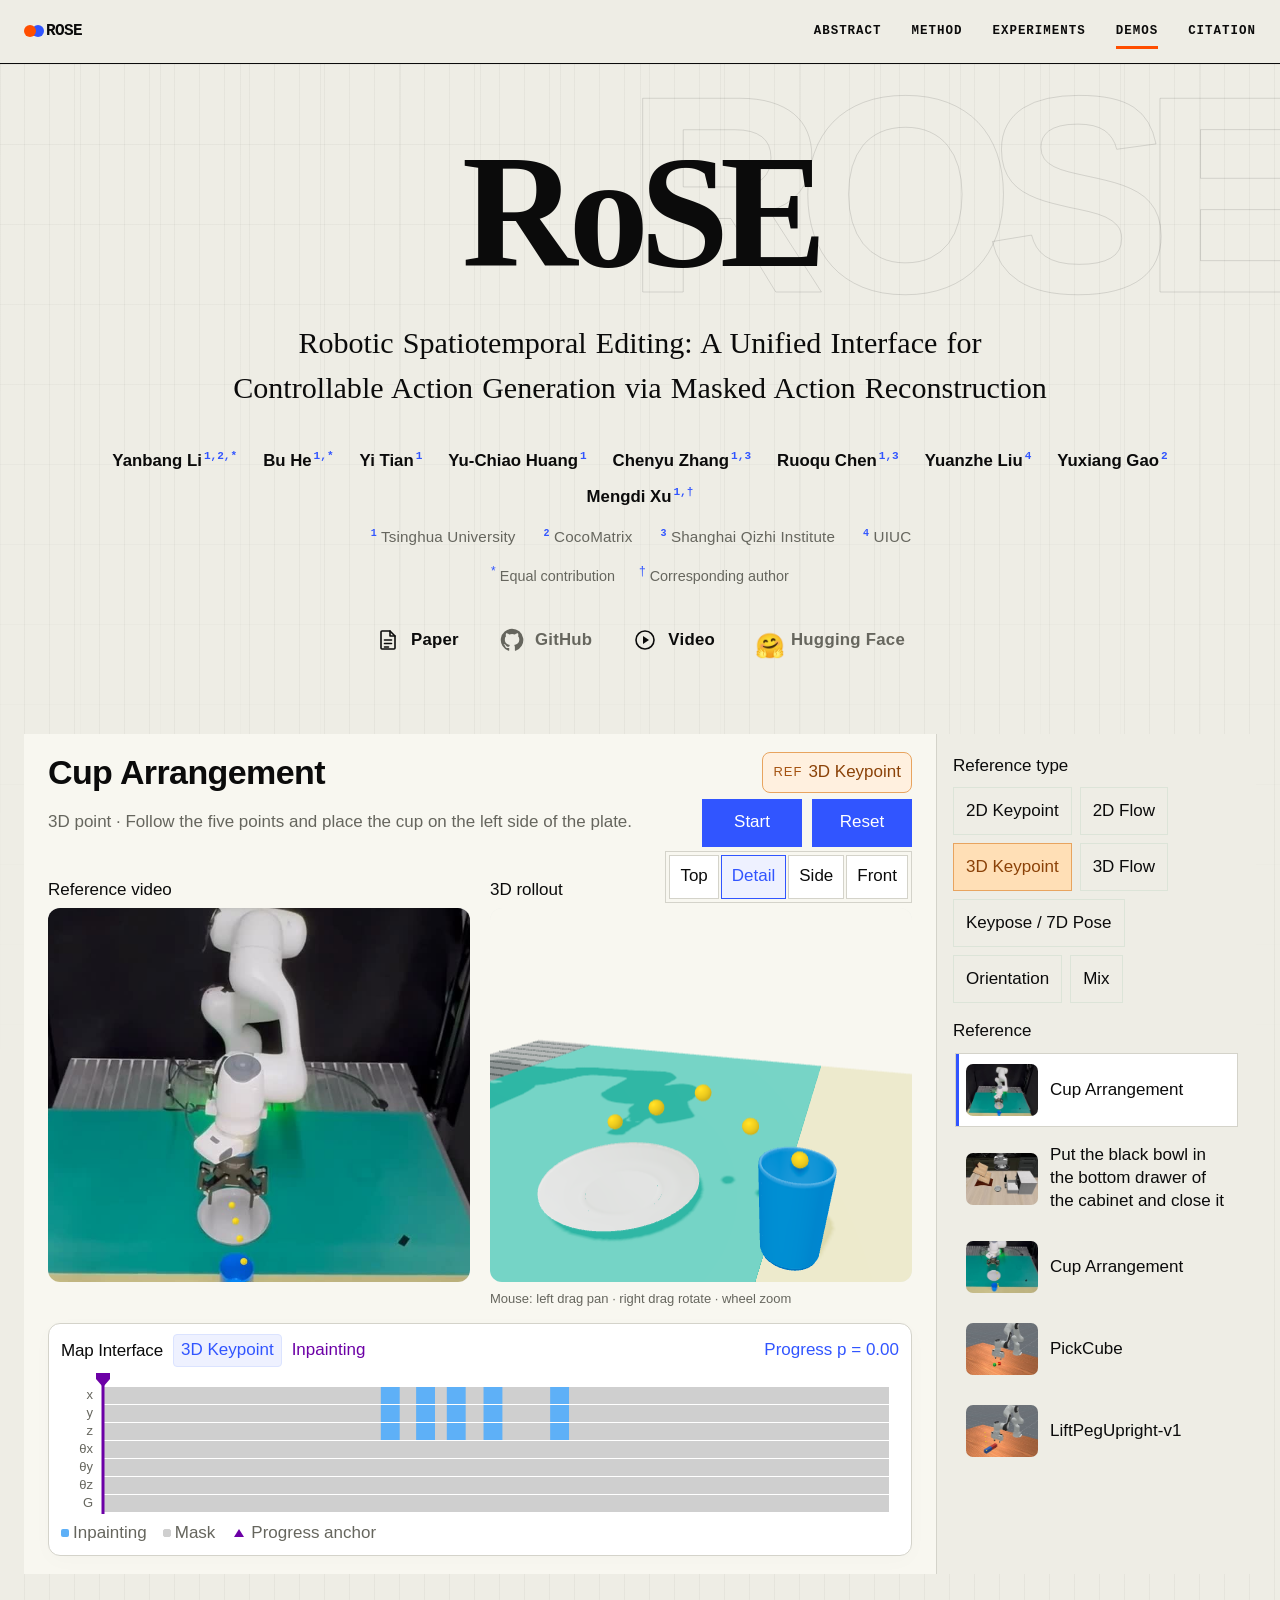
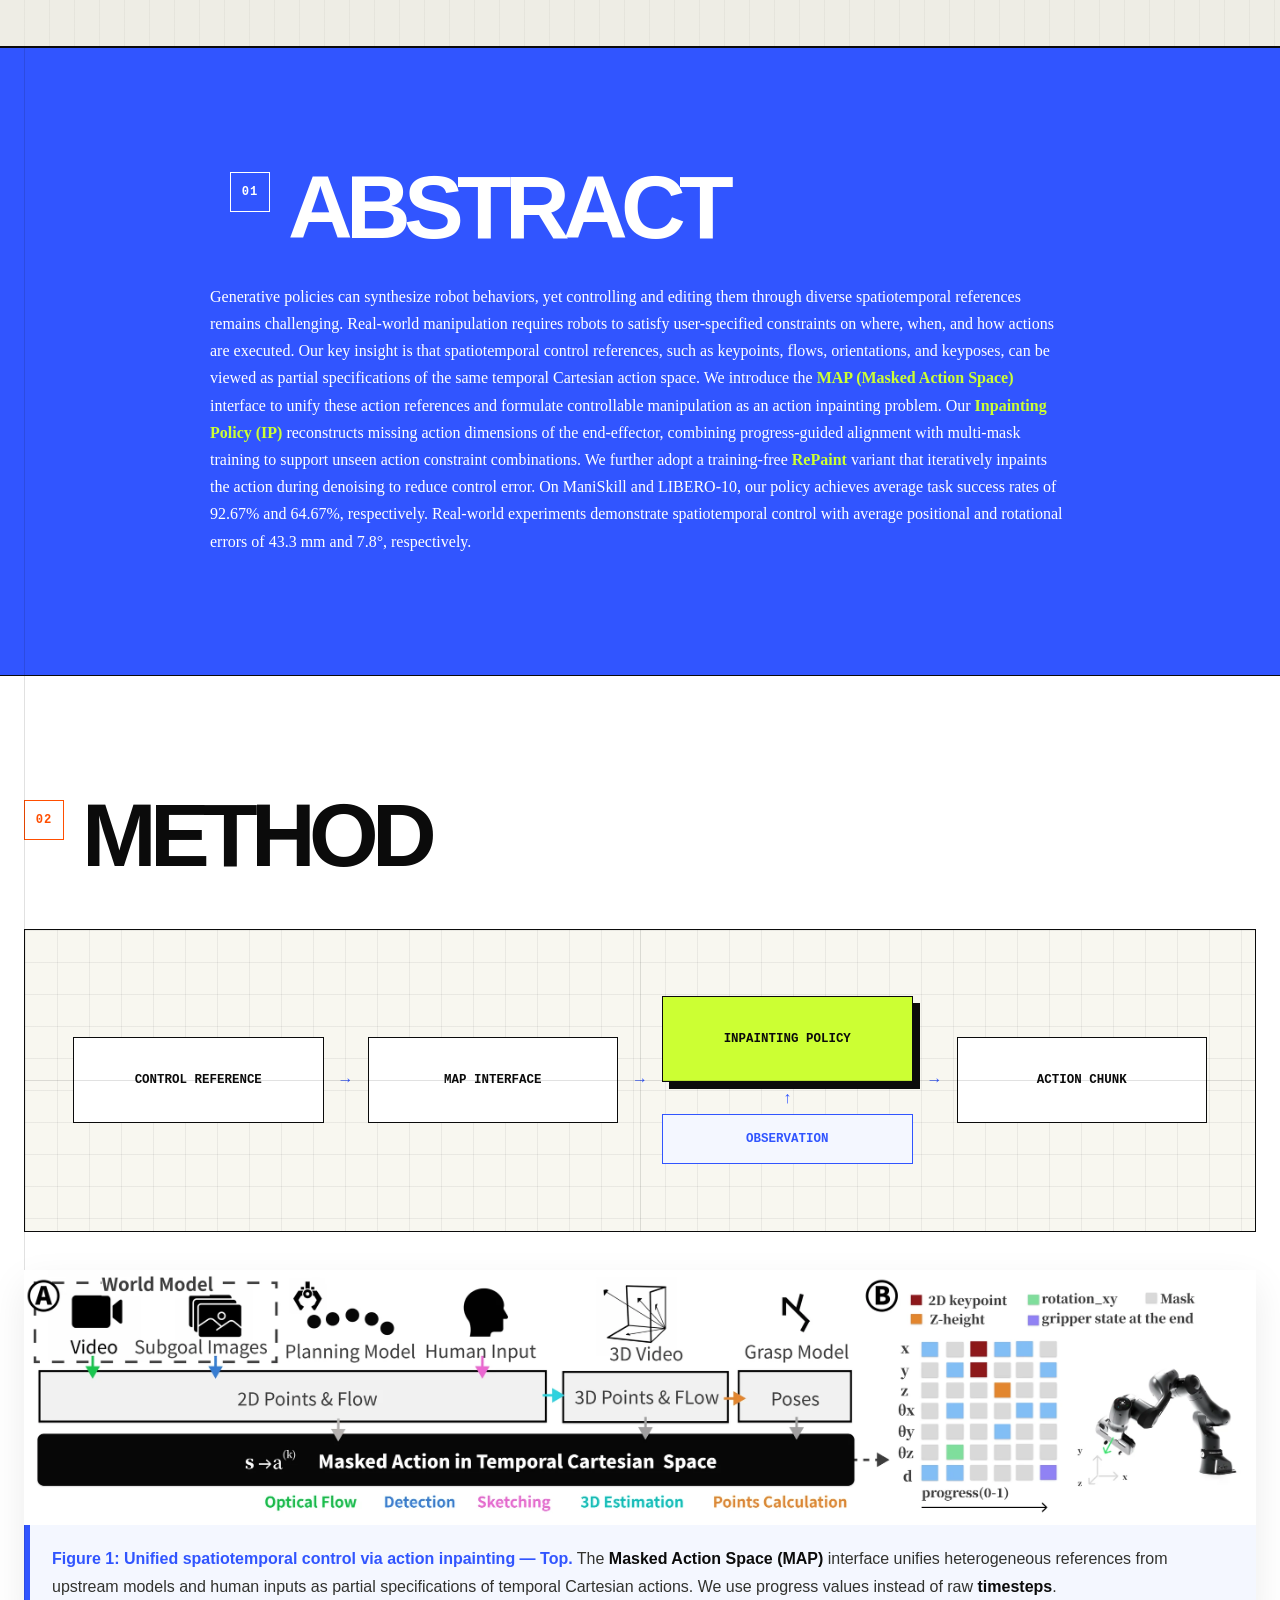
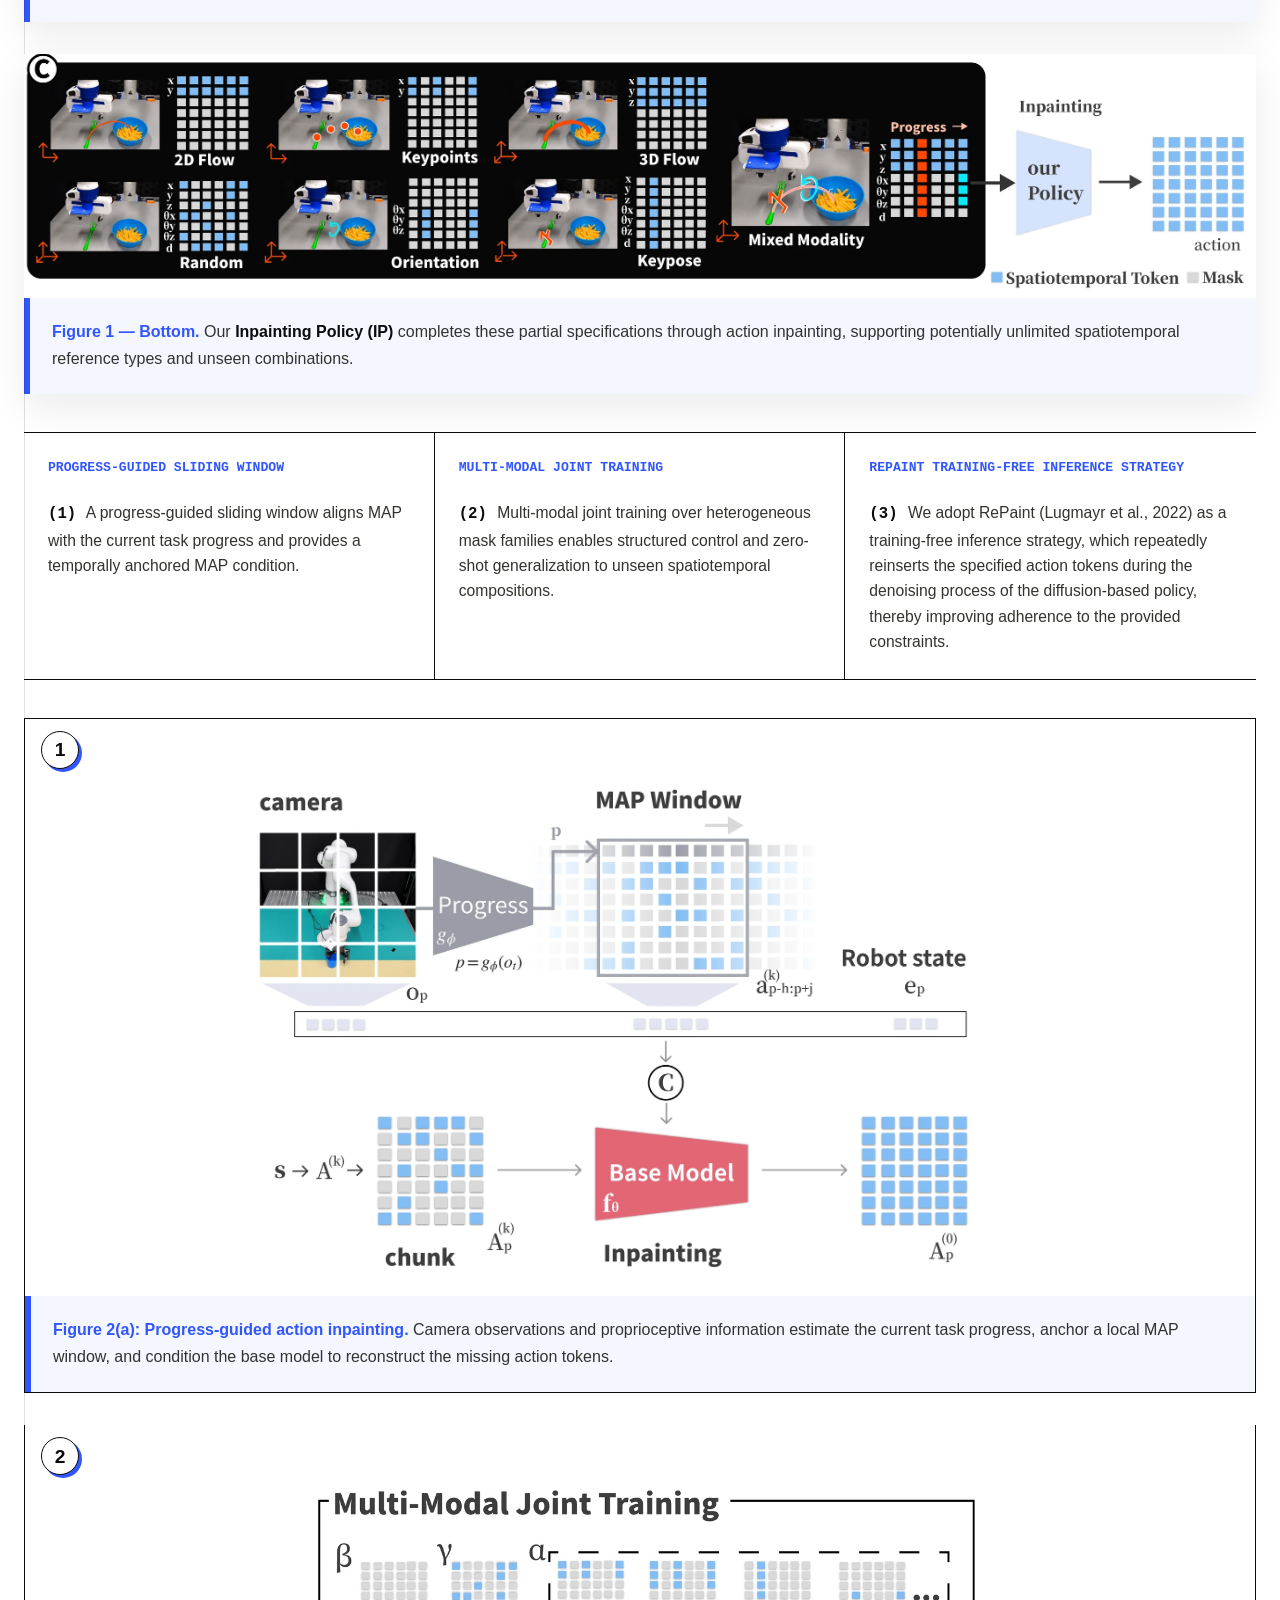
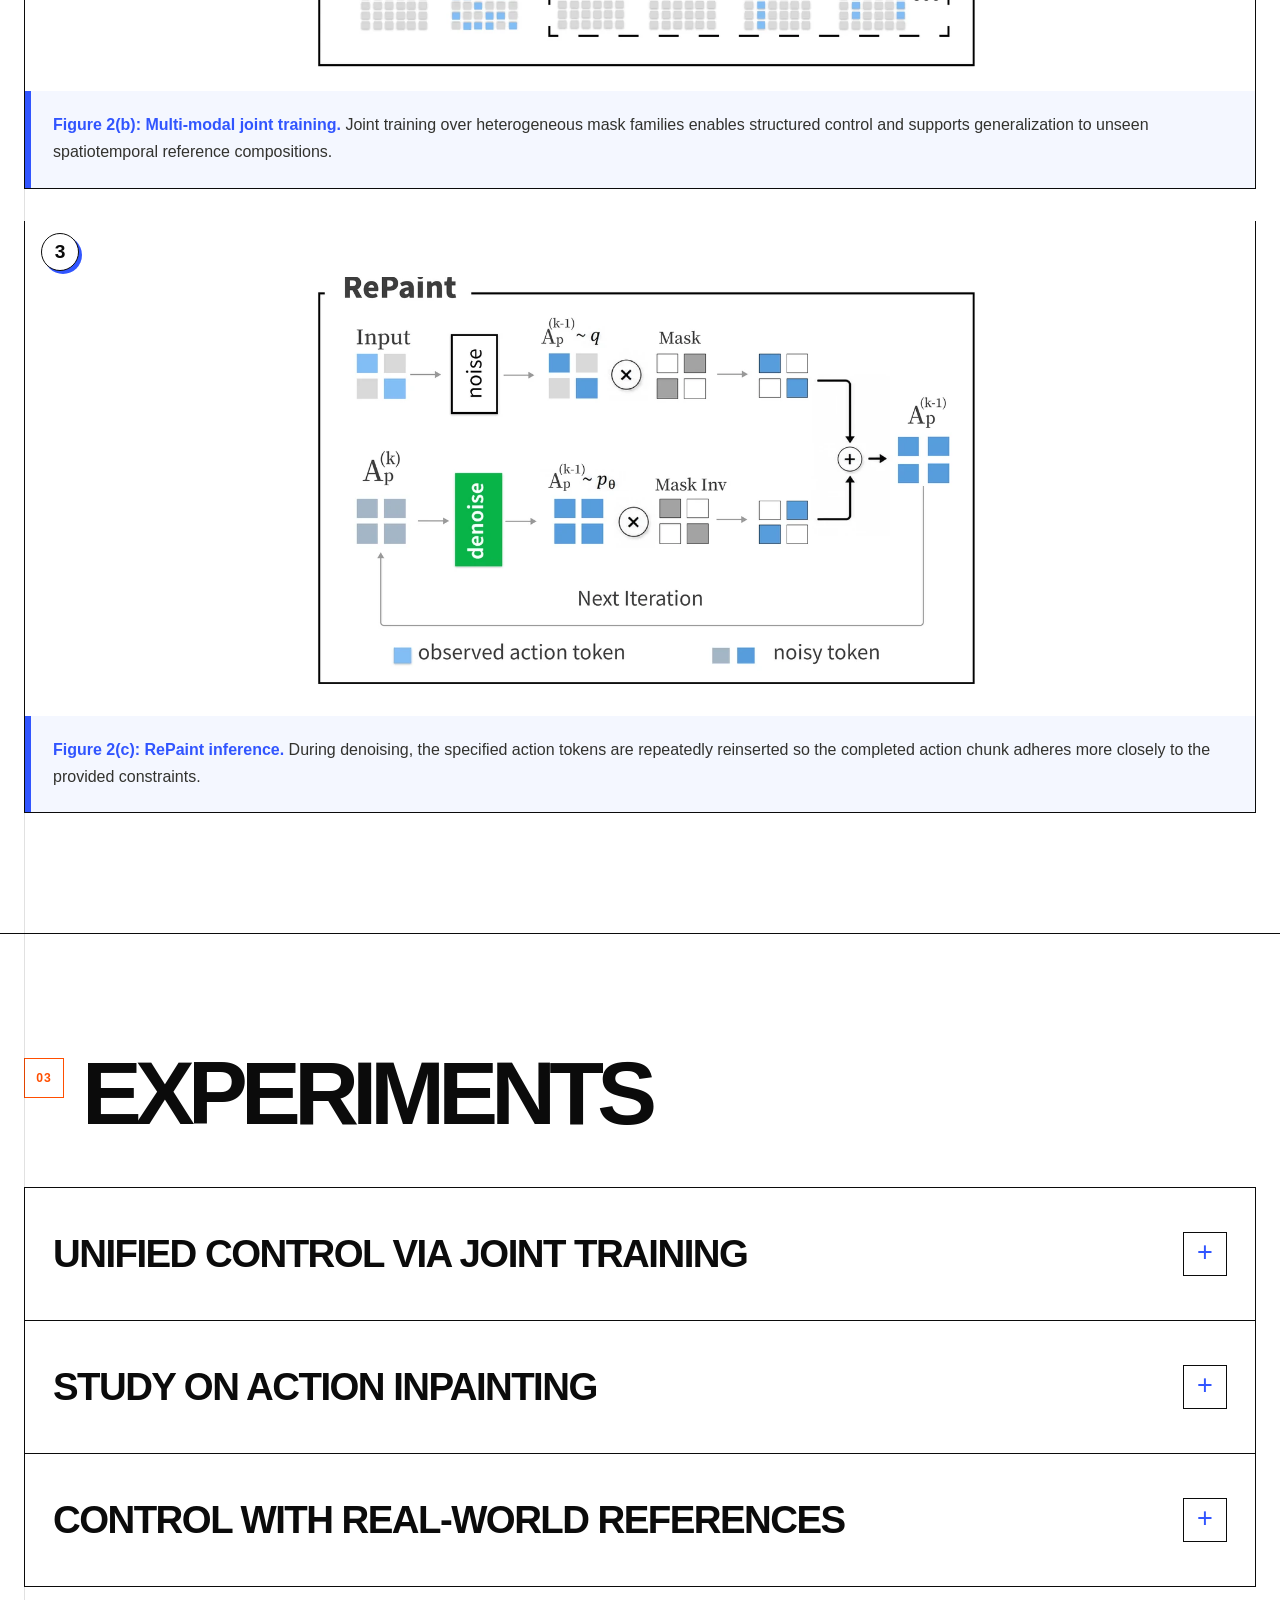
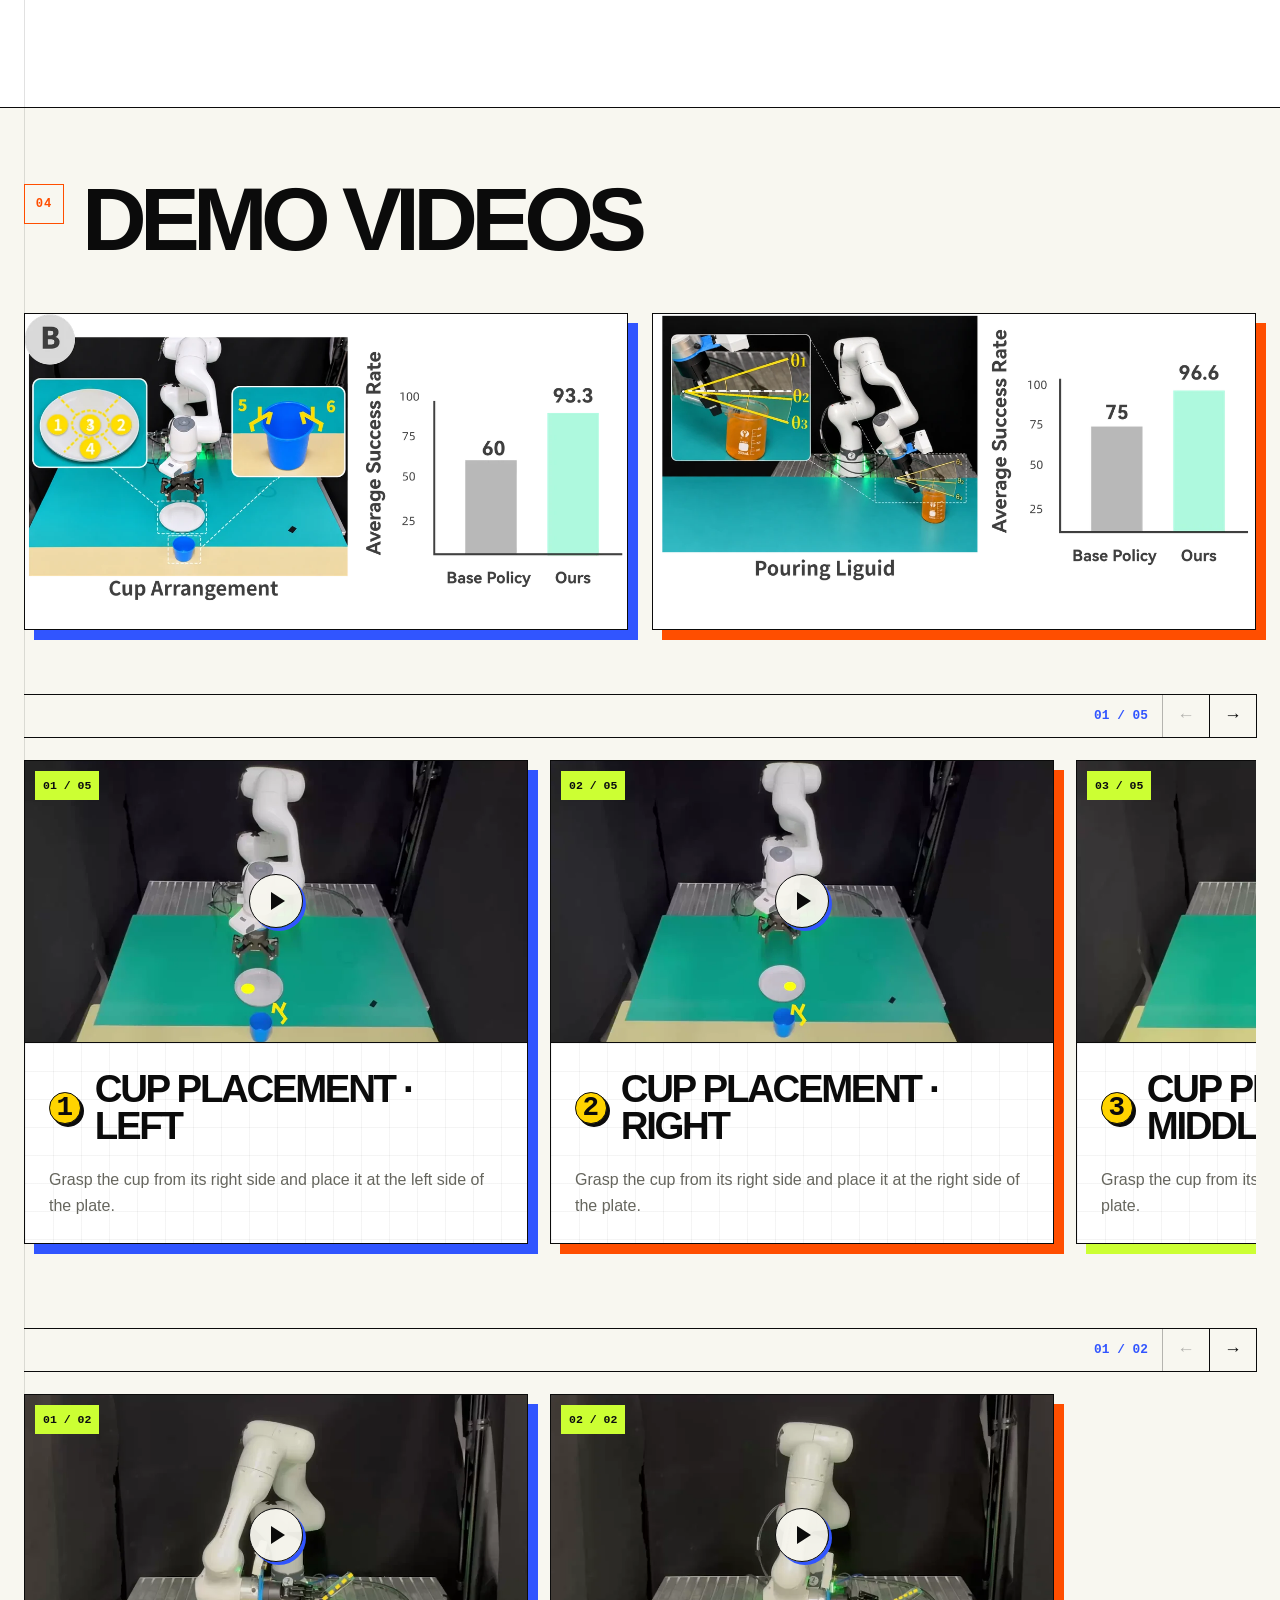
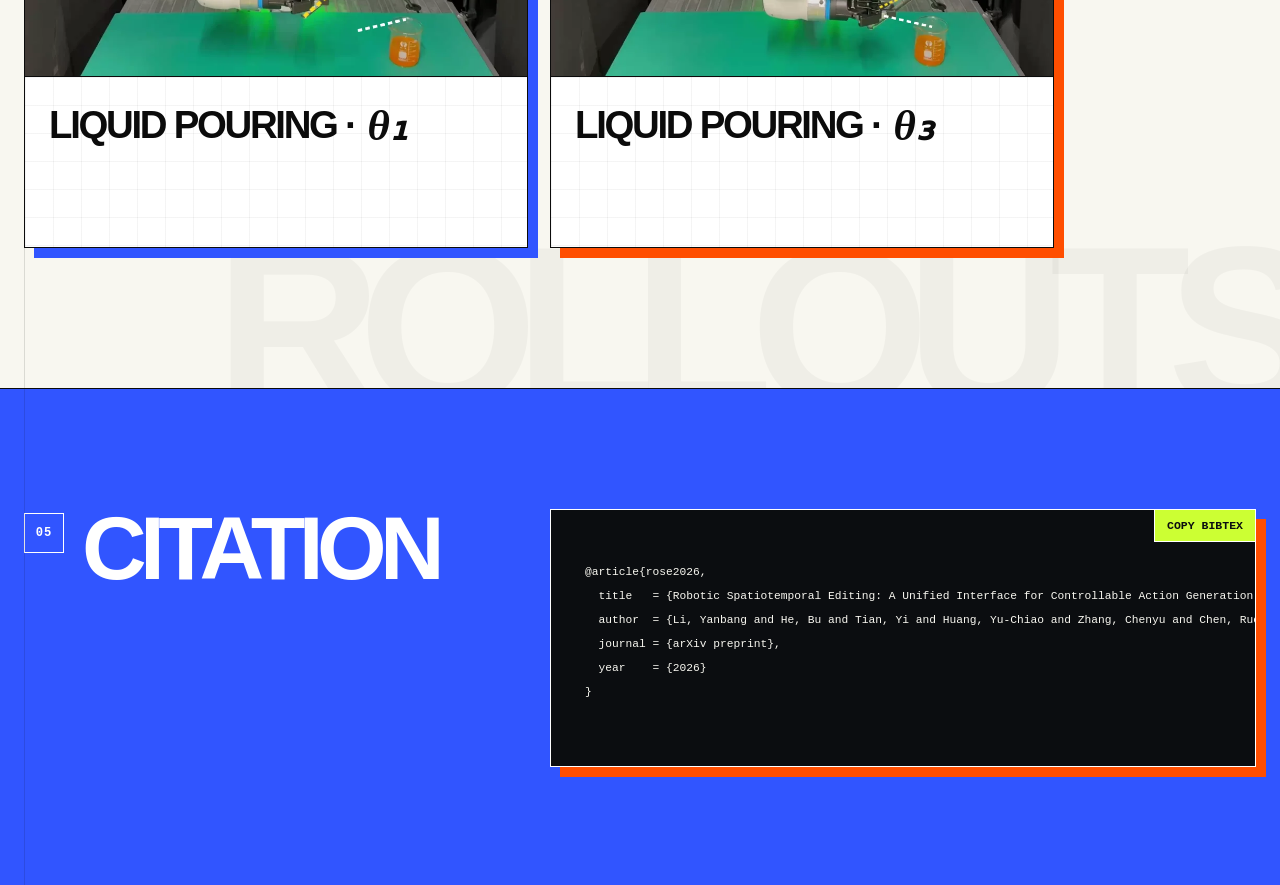
==== commit ce0d9fd2: "Link paper button to arXiv PDF" ====
--- a/index.html
+++ b/index.html
@@ -67,8 +67,7 @@
           </p>
 
           <div class="hero-actions" aria-label="Project resources">
-            <!-- TODO: Add paper PDF to paper/ and update this link -->
-            <a class="action-button is-disabled" aria-disabled="true" data-unavailable>
+            <a class="action-button" href="https://arxiv.org/pdf/2610.23002v1" target="_blank" rel="noopener noreferrer">
               <span class="action-icon paper-icon" aria-hidden="true">
                 <svg viewBox="0 0 24 24" fill="none" stroke="currentColor" stroke-width="1.6" stroke-linecap="round" stroke-linejoin="round" focusable="false"><path d="M14 3H6a1 1 0 0 0-1 1v16a1 1 0 0 0 1 1h12a1 1 0 0 0 1-1V8z"/><path d="M14 3v5h5M8.5 12h7M8.5 15.5h7M8.5 19h4"/></svg>
               </span>
